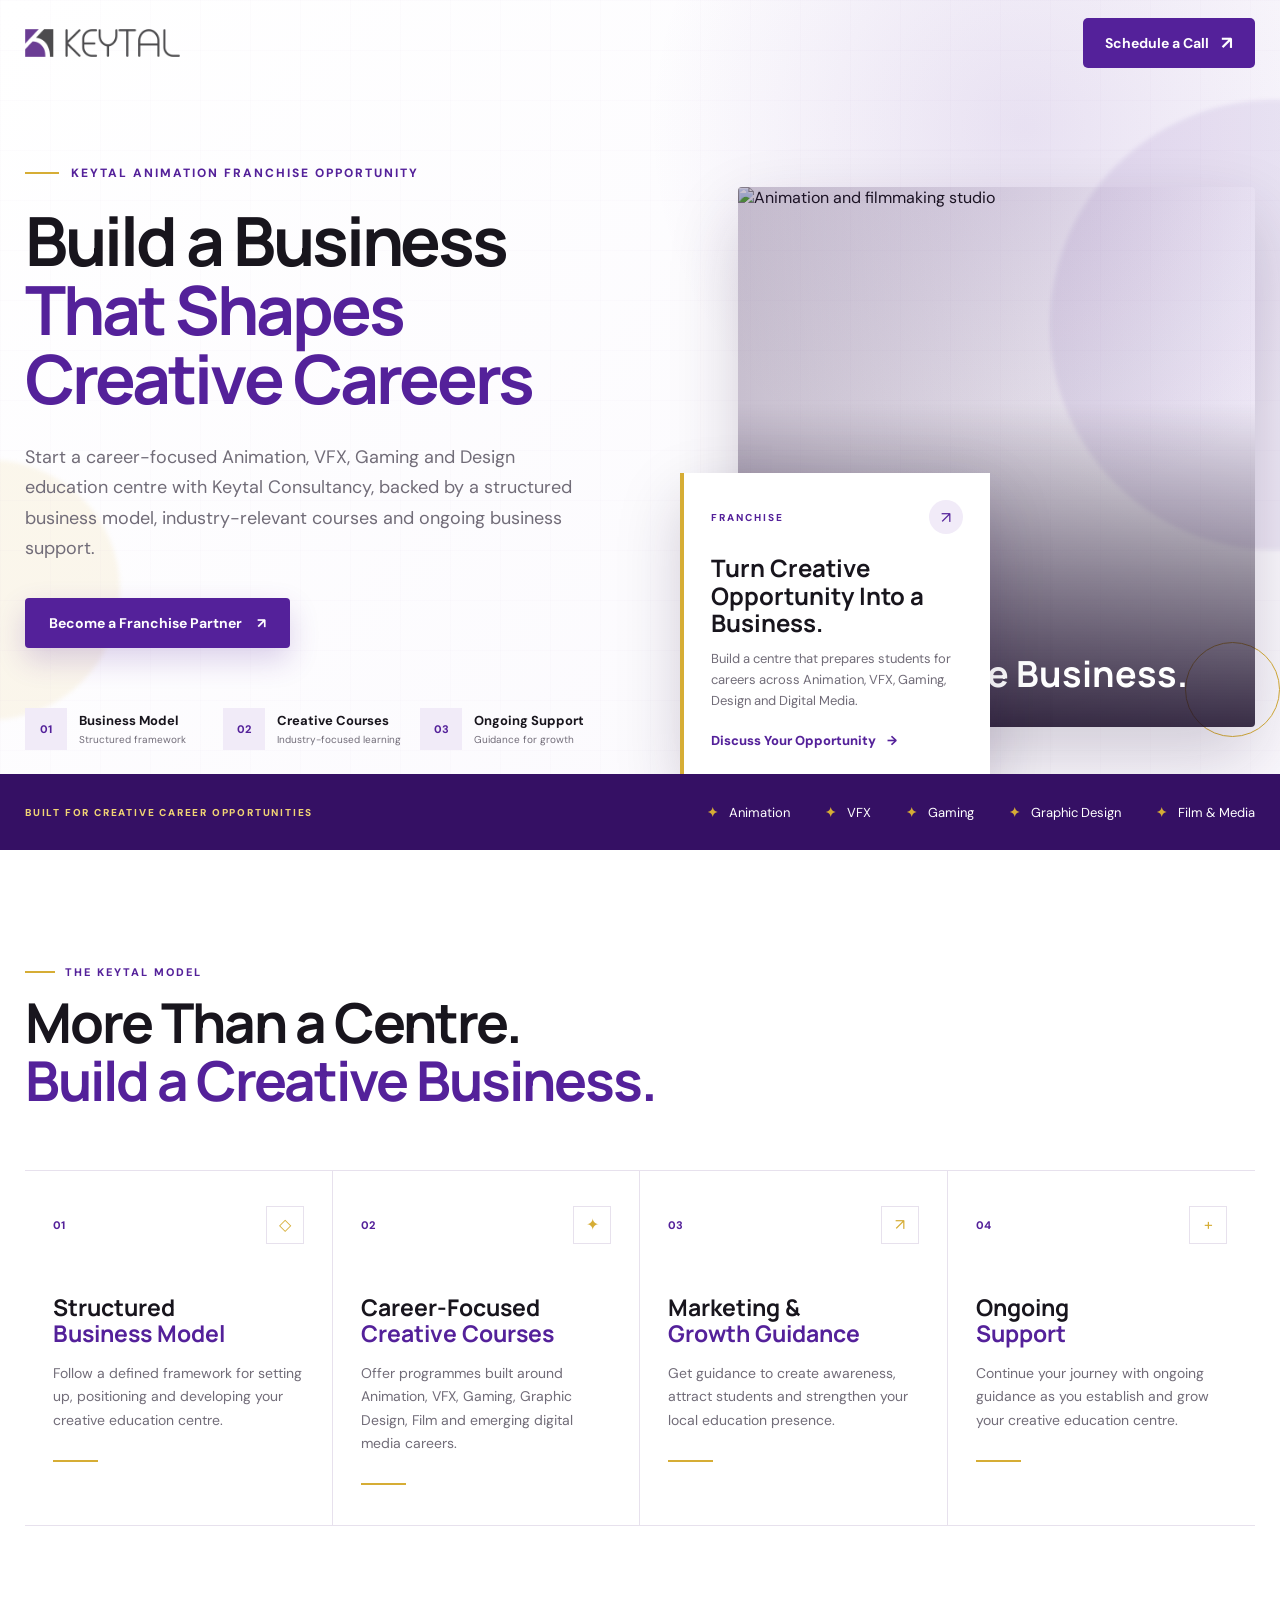
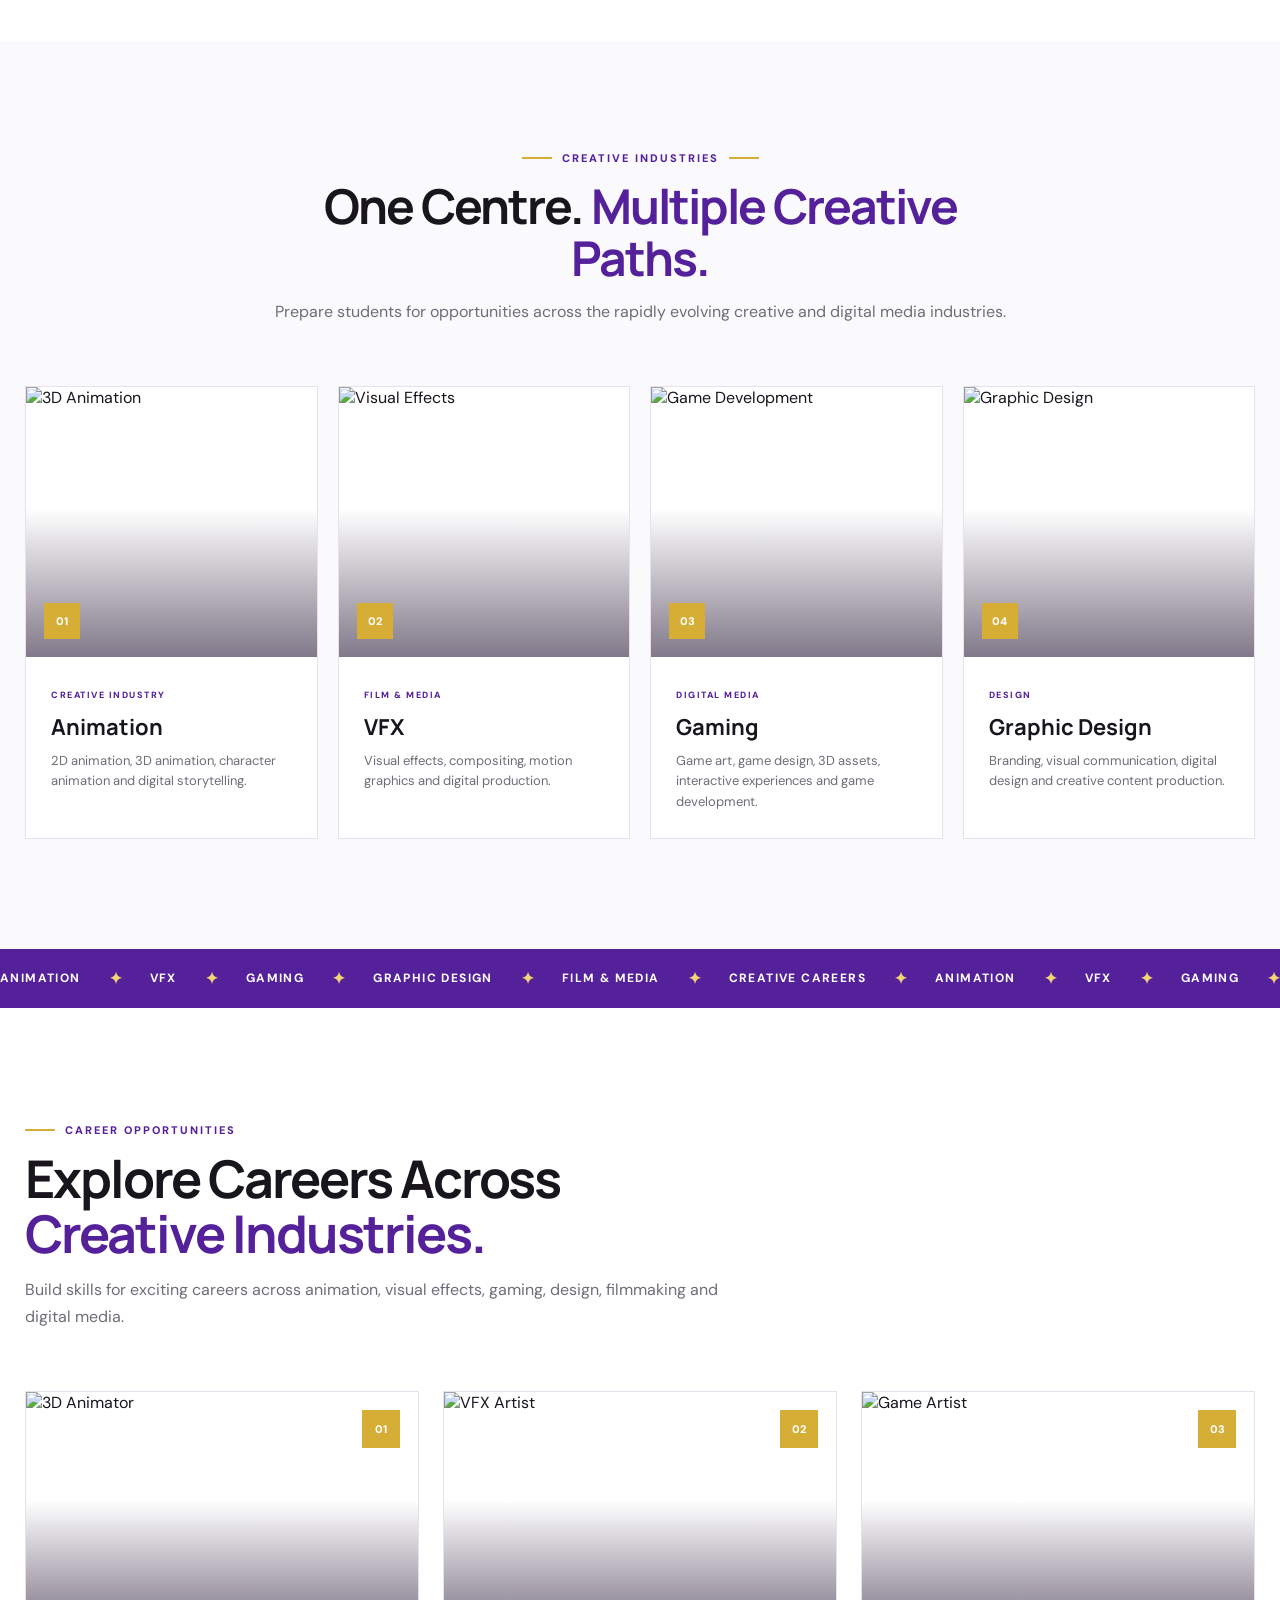
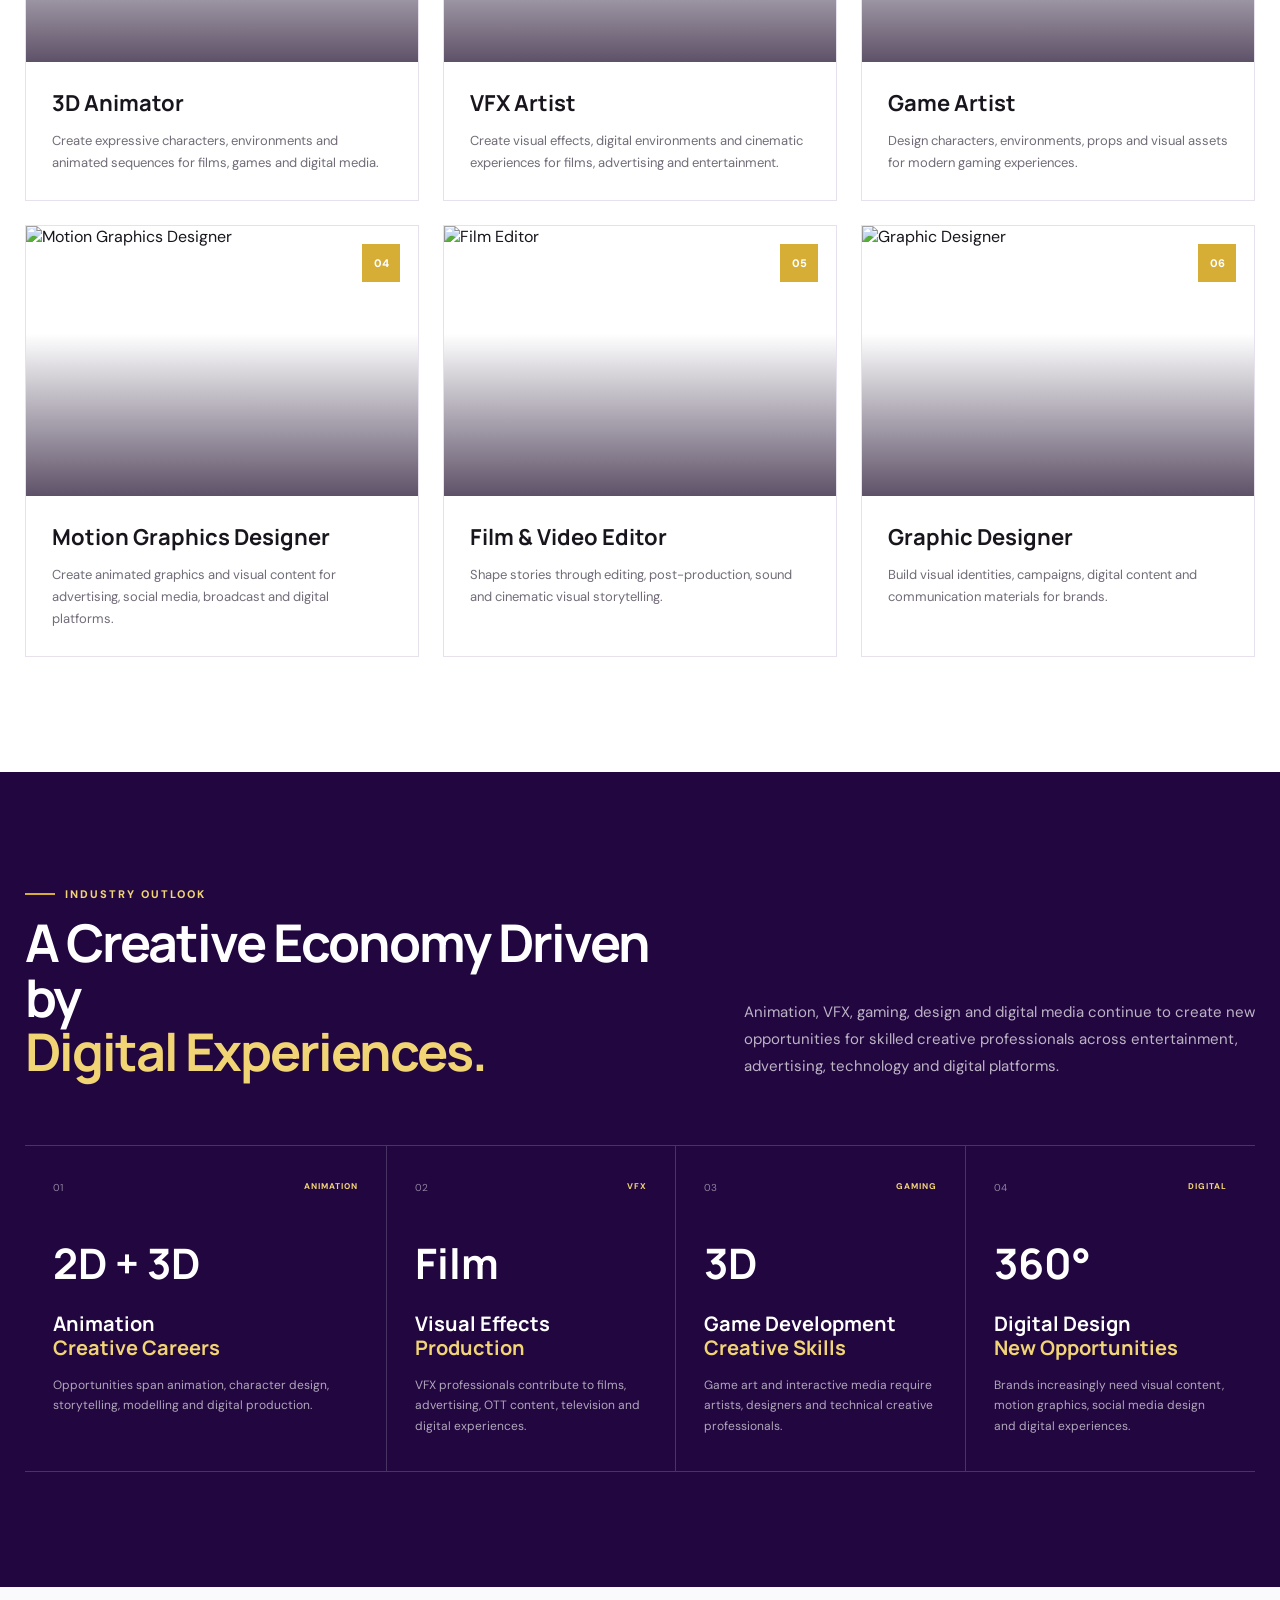
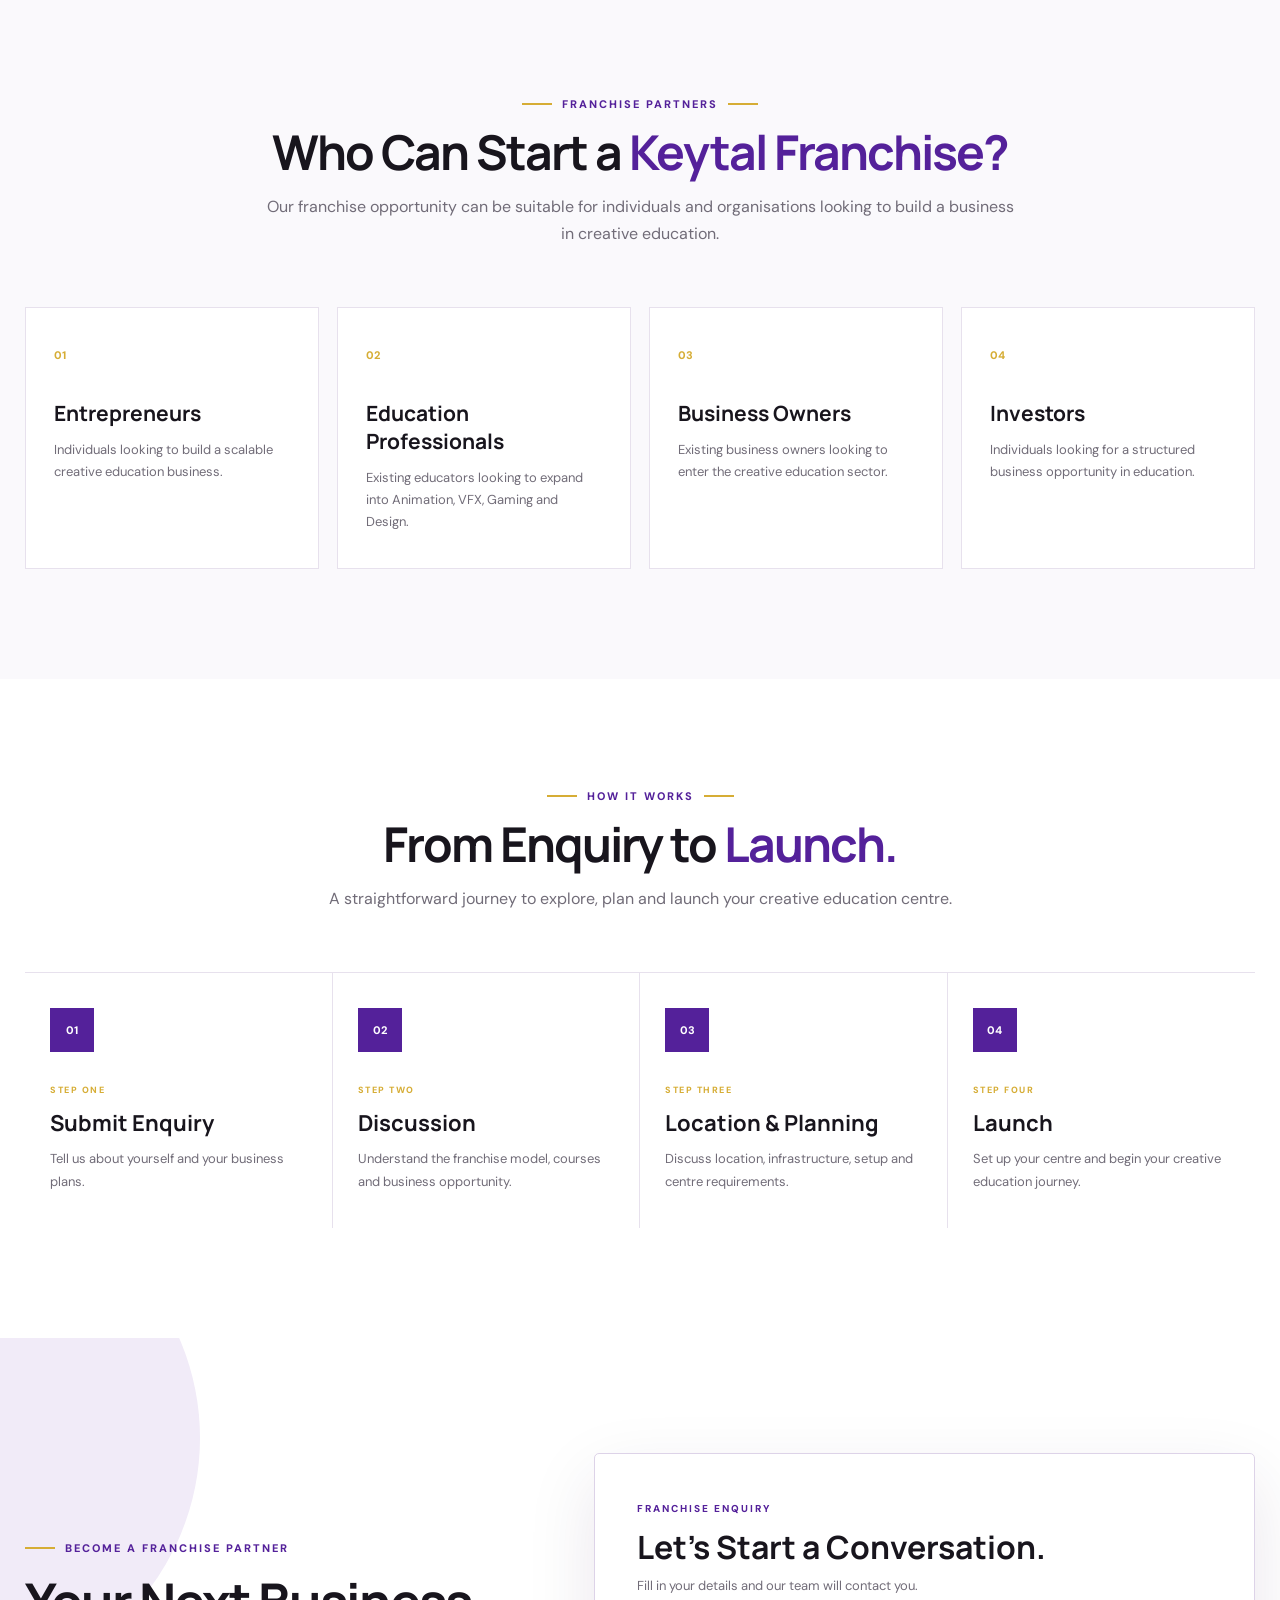
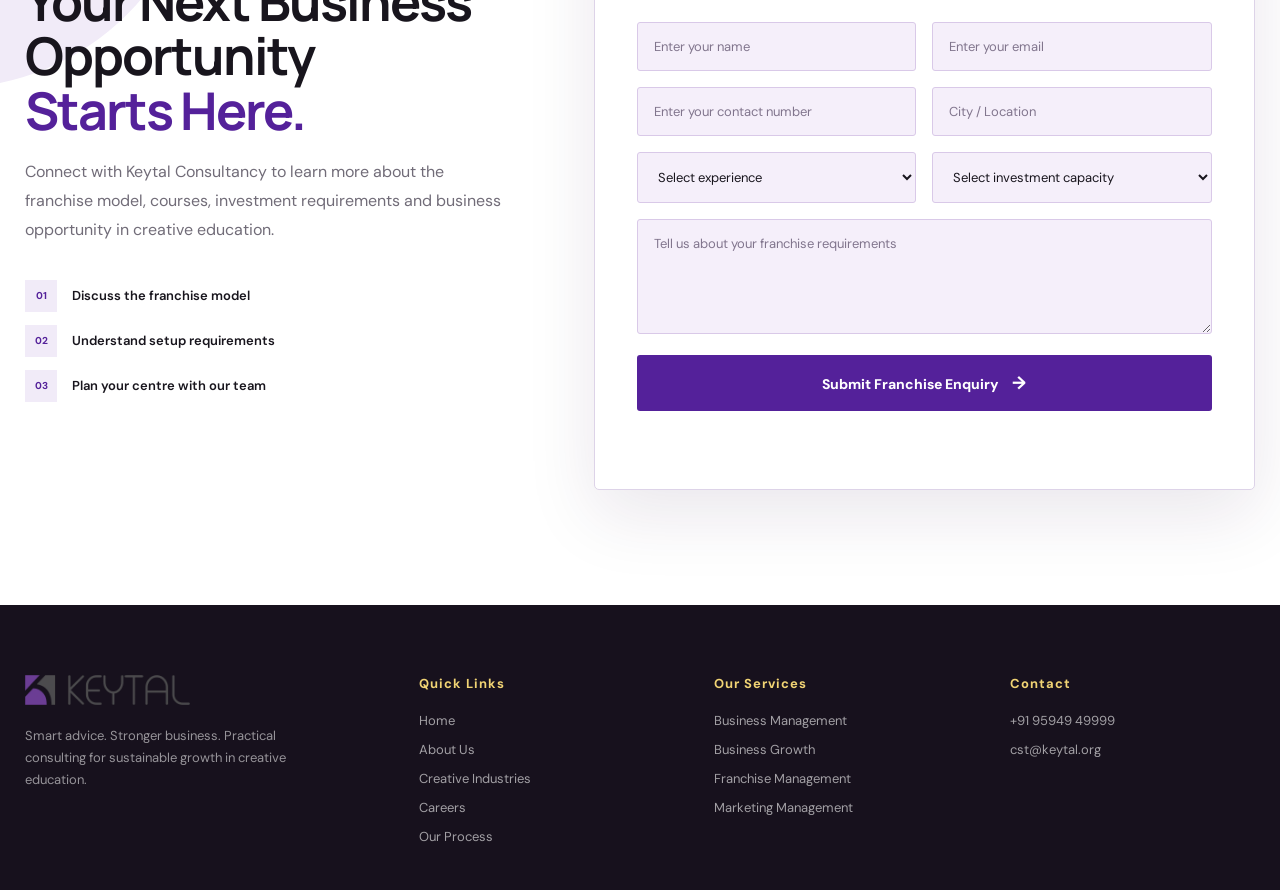
==== animation.html @ 7f791e1e "Add files via upload" ====
<!DOCTYPE html>
<html lang="en">
<head>
<meta charset="UTF-8">
<meta name="viewport" content="width=device-width, initial-scale=1.0">

<title>Partner With Keytal | Animation & VFX Franchise</title>

<meta name="description" content="Partner with Keytal Consultancy and build a career-focused Animation, VFX, Gaming and Design education centre with structured business, course and marketing support.">

<link rel="preconnect" href="https://fonts.googleapis.com">
<link rel="preconnect" href="https://fonts.gstatic.com" crossorigin>

<link href="https://fonts.googleapis.com/css2?family=DM+Sans:wght@400;500;600;700&family=Manrope:wght@600;700;800&display=swap" rel="stylesheet">

<style>

/* =========================================================
   ROOT
========================================================= */

:root{
    --purple:#54219a;
    --purple-dark:#351064;
    --purple-deep:#21063f;
    --purple-soft:#f1ebf8;

    --gold:#d6ad35;
    --gold-light:#f1d474;

    --ink:#18151d;
    --muted:#716c78;

    --white:#ffffff;
    --off-white:#faf9fc;

    --dark:#17111d;

    --border:#e7e1ed;

    --container:1240px;
}


/* =========================================================
   RESET
========================================================= */

*{
    margin:0;
    padding:0;
    box-sizing:border-box;
}

html{
    scroll-behavior:smooth;
}

body{
    font-family:"DM Sans",sans-serif;
    color:var(--ink);
    background:var(--white);
    overflow-x:hidden;
}

body.menu-open{
    overflow:hidden;
}

img{
    width:100%;
    display:block;
}

a{
    text-decoration:none;
    color:inherit;
}

button,
input,
select,
textarea{
    font-family:inherit;
}

.container{
    width:min(var(--container), calc(100% - 50px));
    margin:auto;
}


/* =========================================================
   HEADER
========================================================= */

.header{
    position:fixed;
    top:0;
    left:0;
    width:100%;
    z-index:9999;
    padding:18px 0;
    transition:.3s ease;
}

.header.scrolled{
    background:rgba(255,255,255,.96);
    box-shadow:0 10px 35px rgba(0,0,0,.08);
    backdrop-filter:blur(15px);
}

.nav-container{
    display:flex;
    align-items:center;
    justify-content:space-between;
}

.logo{
    display:flex;
    align-items:center;
    width:max-content;
}

.logo img{
    display:block;
    width:155px;
    height:auto;
    max-height:60px;
    object-fit:contain;
}

.nav{
    display:flex;
    align-items:center;
    gap:28px;
}

.nav-btn{
    display:inline-flex;
    align-items:center;
    gap:12px;
    background:var(--purple);
    color:#fff;
    padding:13px 22px;
    border-radius:5px;
    font-weight:700;
    font-size:14px;
    transition:.3s;
}

.nav-btn span{
    font-size:18px;
}

.nav-btn:hover{
    background:var(--purple-dark);
    transform:translateY(-2px);
}

.menu-btn{
    display:none;
    border:0;
    background:none;
    width:42px;
    height:42px;
    cursor:pointer;
}

.menu-btn span{
    display:block;
    width:25px;
    height:2px;
    background:var(--purple-dark);
    margin:6px auto;
    transition:.3s;
}


/* =========================================================
   HERO
========================================================= */

.franchise-hero{
    position:relative;
    min-height:850px;
    padding-top:135px;
    background:
        radial-gradient(circle at 80% 15%,rgba(84,33,154,.12),transparent 30%),
        linear-gradient(135deg,#fff 0%,#faf8fd 100%);
    overflow:hidden;
}

.franchise-hero-bg{
    position:absolute;
    inset:0;
    pointer-events:none;
}

.hero-orb{
    position:absolute;
    border-radius:50%;
    filter:blur(2px);
}

.hero-orb-one{
    width:450px;
    height:450px;
    right:-220px;
    top:100px;
    background:rgba(84,33,154,.08);
}

.hero-orb-two{
    width:260px;
    height:260px;
    left:-140px;
    bottom:130px;
    background:rgba(214,173,53,.09);
}

.hero-grid-pattern{
    position:absolute;
    inset:0;
    opacity:.35;
    background-image:
        linear-gradient(rgba(84,33,154,.035) 1px,transparent 1px),
        linear-gradient(90deg,rgba(84,33,154,.035) 1px,transparent 1px);
    background-size:50px 50px;
}

.franchise-hero-container{
    position:relative;
    z-index:2;
    display:grid;
    grid-template-columns:1fr 1fr;
    gap:80px;
    align-items:center;
}

.franchise-hero-content{
    padding:30px 0 80px;
}

.franchise-eyebrow{
    display:flex;
    align-items:center;
    gap:12px;
    color:var(--purple);
    font-size:12px;
    font-weight:800;
    letter-spacing:2px;
    margin-bottom:25px;
}

.franchise-eyebrow span{
    width:34px;
    height:2px;
    background:var(--gold);
}

.franchise-hero h1{
    font-family:"Manrope",sans-serif;
    font-size:clamp(48px,5.3vw,78px);
    line-height:1.02;
    letter-spacing:-3px;
    max-width:700px;
}

.franchise-hero h1 span{
    display:block;
    color:var(--purple);
}

.franchise-hero-description{
    max-width:600px;
    color:var(--muted);
    font-size:18px;
    line-height:1.7;
    margin:28px 0 34px;
}

.franchise-hero-actions{
    display:flex;
    gap:14px;
    flex-wrap:wrap;
}

.franchise-btn{
    display:inline-flex;
    align-items:center;
    justify-content:center;
    gap:15px;
    padding:16px 24px;
    border-radius:4px;
    font-weight:700;
    font-size:14px;
    transition:.3s;
}

.franchise-btn-primary{
    background:var(--purple);
    color:#fff;
    box-shadow:0 12px 30px rgba(84,33,154,.2);
}

.franchise-btn-primary:hover{
    background:var(--purple-dark);
    transform:translateY(-3px);
}

.franchise-hero-points{
    display:grid;
    grid-template-columns:repeat(3,1fr);
    gap:18px;
    margin-top:60px;
    max-width:700px;
}

.hero-point{
    display:flex;
    gap:12px;
    align-items:center;
}

.hero-point-icon{
    width:42px;
    height:42px;
    display:flex;
    align-items:center;
    justify-content:center;
    background:var(--purple-soft);
    color:var(--purple);
    font-size:11px;
    font-weight:800;
}

.hero-point strong{
    display:block;
    font-size:13px;
}

.hero-point small{
    display:block;
    color:var(--muted);
    font-size:10px;
    margin-top:4px;
}


/* =========================================================
   HERO VISUAL
========================================================= */

.franchise-hero-visual{
    position:relative;
    min-height:590px;
}

.hero-main-image{
    position:absolute;
    top:0;
    right:0;
    width:90%;
    height:540px;
    overflow:hidden;
    border-radius:4px;
    box-shadow:0 30px 70px rgba(40,20,60,.2);
}

.hero-main-image img{
    width:100%;
    height:100%;
    object-fit:cover;
}

.hero-image-overlay{
    position:absolute;
    inset:0;
    background:
        linear-gradient(to top,rgba(23,10,38,.85),transparent 60%),
        linear-gradient(90deg,rgba(40,10,65,.25),transparent);
}

.hero-image-content{
    position:absolute;
    left:35px;
    bottom:35px;
    color:#fff;
}

.hero-image-content span{
    font-size:11px;
    font-weight:700;
    letter-spacing:2px;
    color:var(--gold-light);
}

.hero-image-content strong{
    display:block;
    font-family:"Manrope",sans-serif;
    font-size:36px;
    line-height:1.05;
    margin-top:10px;
}

.hero-opportunity-card{
    position:absolute;
    left:0;
    bottom:0;
    width:310px;
    background:#fff;
    padding:27px;
    box-shadow:0 25px 60px rgba(30,10,50,.18);
    border-left:4px solid var(--gold);
    z-index:5;
}

.opportunity-card-top{
    display:flex;
    align-items:center;
    justify-content:space-between;
}

.opportunity-card-top span{
    font-size:10px;
    letter-spacing:2px;
    font-weight:800;
    color:var(--purple);
}

.opportunity-icon{
    width:34px;
    height:34px;
    border-radius:50%;
    background:var(--purple-soft);
    display:flex;
    align-items:center;
    justify-content:center;
    color:var(--purple);
}

.hero-opportunity-card h3{
    font-family:"Manrope",sans-serif;
    font-size:24px;
    line-height:1.15;
    margin:20px 0 12px;
}

.hero-opportunity-card p{
    color:var(--muted);
    font-size:13px;
    line-height:1.6;
    margin-bottom:18px;
}

.hero-opportunity-card a{
    color:var(--purple);
    font-size:13px;
    font-weight:800;
}

.hero-opportunity-card a span{
    margin-left:8px;
}

.hero-gold-circle{
    position:absolute;
    width:95px;
    height:95px;
    border:1px solid var(--gold);
    border-radius:50%;
    right:-25px;
    bottom:40px;
    z-index:-1;
}


/* =========================================================
   INDUSTRY STRIP
========================================================= */

.franchise-industry-strip{
    position:absolute;
    bottom:0;
    left:0;
    width:100%;
    background:var(--purple-dark);
    color:#fff;
    z-index:10;
}

.industry-strip-inner{
    min-height:76px;
    display:flex;
    align-items:center;
    justify-content:space-between;
    gap:30px;
}

.industry-strip-inner>span{
    color:var(--gold-light);
    font-size:10px;
    font-weight:800;
    letter-spacing:1.8px;
}

.industry-items{
    display:flex;
    align-items:center;
    gap:35px;
}

.industry-items div{
    font-size:13px;
    color:#fff;
}

.industry-items b{
    color:var(--gold);
    margin-right:8px;
}


/* =========================================================
   COMMON SECTION
========================================================= */

.section{
    padding:110px 0;
}

.eyebrow{
    display:flex;
    align-items:center;
    gap:10px;
    color:var(--purple);
    font-size:11px;
    font-weight:800;
    letter-spacing:2px;
}

.eyebrow span{
    width:30px;
    height:2px;
    background:var(--gold);
}

.center-heading{
    text-align:center;
    max-width:760px;
    margin:0 auto 60px;
}

.center-heading .eyebrow{
    justify-content:center;
}

.center-heading h2{
    font-family:"Manrope",sans-serif;
    font-size:48px;
    line-height:1.08;
    letter-spacing:-2px;
    margin:15px 0;
}

.center-heading h2 em{
    color:var(--purple);
    font-style:normal;
}

.center-heading p{
    color:var(--muted);
    line-height:1.7;
}


/* =========================================================
   FRANCHISE MODEL
========================================================= */

.franchise-model{
    padding:115px 0;
    background:#fff;
}

.franchise-model-head{
    margin-bottom:60px;
}

.model-heading{
    max-width:750px;
}

.model-heading h2{
    font-family:"Manrope",sans-serif;
    font-size:55px;
    line-height:1.05;
    letter-spacing:-2px;
    margin-top:15px;
}

.model-heading h2 em{
    display:block;
    color:var(--purple);
    font-style:normal;
}

.model-features{
    display:grid;
    grid-template-columns:repeat(4,1fr);
    border-top:1px solid var(--border);
    border-bottom:1px solid var(--border);
}

.model-feature{
    padding:35px 28px 40px;
    border-right:1px solid var(--border);
    position:relative;
    transition:.3s;
}

.model-feature:last-child{
    border-right:0;
}

.model-feature:hover{
    background:var(--purple-soft);
}

.feature-top{
    display:flex;
    justify-content:space-between;
    align-items:center;
    margin-bottom:50px;
}

.feature-number{
    font-size:11px;
    font-weight:800;
    color:var(--purple);
}

.feature-icon{
    width:38px;
    height:38px;
    display:flex;
    align-items:center;
    justify-content:center;
    border:1px solid var(--border);
    color:var(--gold);
}

.model-feature h3{
    font-family:"Manrope",sans-serif;
    font-size:23px;
    line-height:1.15;
    margin-bottom:16px;
}

.model-feature h3 span{
    display:block;
    color:var(--purple);
}

.model-feature p{
    color:var(--muted);
    font-size:14px;
    line-height:1.65;
}

.feature-line{
    width:45px;
    height:2px;
    background:var(--gold);
    margin-top:28px;
}


/* =========================================================
   CAREER SECTORS
========================================================= */

.sectors{
    background:var(--off-white);
}

.sector-grid{
    display:grid;
    grid-template-columns:repeat(4,1fr);
    gap:20px;
}

.sector-card{
    background:#fff;
    border:1px solid var(--border);
    transition:.35s;
    overflow:hidden;
}

.sector-card:hover{
    transform:translateY(-8px);
    box-shadow:0 20px 45px rgba(30,10,50,.1);
}

.sector-image{
    position:relative;
    height:270px;
    overflow:hidden;
}

.sector-image img{
    height:100%;
    object-fit:cover;
    transition:.5s;
}

.sector-card:hover .sector-image img{
    transform:scale(1.06);
}

.sector-image:after{
    content:"";
    position:absolute;
    inset:0;
    background:linear-gradient(to top,rgba(25,10,40,.55),transparent 55%);
}

.sector-image span{
    position:absolute;
    left:18px;
    bottom:18px;
    z-index:2;
    width:36px;
    height:36px;
    background:var(--gold);
    color:#fff;
    display:flex;
    align-items:center;
    justify-content:center;
    font-size:11px;
    font-weight:800;
}

.sector-body{
    padding:25px;
}

.sector-body small{
    color:var(--purple);
    font-size:9px;
    letter-spacing:1.5px;
    font-weight:800;
}

.sector-body h3{
    font-family:"Manrope",sans-serif;
    font-size:22px;
    margin:9px 0;
}

.sector-body p{
    color:var(--muted);
    font-size:13px;
    line-height:1.6;
}


/* =========================================================
   TICKER
========================================================= */

.ticker{
    width:100%;
    overflow:hidden;
    background:var(--purple);
    color:#fff;
    padding:19px 0;
}

.ticker-track{
    display:flex;
    width:max-content;
    animation:tickerMove 30s linear infinite;
}

.ticker-group{
    display:flex;
    align-items:center;
    gap:28px;
    padding-right:28px;
    white-space:nowrap;
}

.ticker span{
    font-size:12px;
    font-weight:700;
    letter-spacing:1.4px;
}

.ticker b{
    color:var(--gold-light);
}

@keyframes tickerMove{
    from{transform:translateX(0);}
    to{transform:translateX(-50%);}
}


/* =========================================================
   CAREER OPPORTUNITIES
========================================================= */

.career-jobs-section{
    padding:115px 0;
    background:#fff;
}

.career-jobs-container{
    width:min(var(--container),calc(100% - 50px));
    margin:auto;
}

.career-jobs-heading{
    max-width:720px;
    margin-bottom:60px;
}

.career-jobs-eyebrow{
    display:flex;
    align-items:center;
    gap:10px;
    color:var(--purple);
    font-size:11px;
    letter-spacing:2px;
    font-weight:800;
}

.career-jobs-eyebrow span{
    width:30px;
    height:2px;
    background:var(--gold);
}

.career-jobs-heading h2{
    font-family:"Manrope",sans-serif;
    font-size:52px;
    line-height:1.05;
    letter-spacing:-2px;
    margin:15px 0;
}

.career-jobs-heading h2 em{
    display:block;
    color:var(--purple);
    font-style:normal;
}

.career-jobs-heading p{
    color:var(--muted);
    line-height:1.7;
}

.career-jobs-grid{
    display:grid;
    grid-template-columns:repeat(3,1fr);
    gap:24px;
}

.career-job-card{
    border:1px solid var(--border);
    background:#fff;
    overflow:hidden;
    transition:.35s;
}

.career-job-card:hover{
    transform:translateY(-7px);
    box-shadow:0 20px 50px rgba(40,15,60,.12);
}

.career-job-image{
    position:relative;
    height:270px;
    overflow:hidden;
}

.career-job-image img{
    height:100%;
    object-fit:cover;
    transition:.5s;
}

.career-job-card:hover .career-job-image img{
    transform:scale(1.07);
}

.career-job-overlay{
    position:absolute;
    inset:0;
    background:linear-gradient(to top,rgba(25,8,40,.7),transparent 60%);
}

.career-job-number{
    position:absolute;
    top:18px;
    right:18px;
    width:38px;
    height:38px;
    display:flex;
    align-items:center;
    justify-content:center;
    background:var(--gold);
    color:#fff;
    font-size:11px;
    font-weight:800;
    z-index:2;
}

.career-job-content{
    padding:26px;
}

.career-job-content h3{
    font-family:"Manrope",sans-serif;
    font-size:22px;
    margin-bottom:12px;
}

.career-job-content p{
    color:var(--muted);
    font-size:13px;
    line-height:1.7;
}


/* =========================================================
   INDUSTRY OUTLOOK
========================================================= */

.market-section{
    padding:115px 0;
    background:var(--purple-deep);
    color:#fff;
}

.market-container{
    width:min(var(--container),calc(100% - 50px));
    margin:auto;
}

.market-top{
    display:grid;
    grid-template-columns:1fr .8fr;
    gap:80px;
    align-items:end;
    margin-bottom:65px;
}

.market-label{
    display:flex;
    align-items:center;
    gap:10px;
    color:var(--gold-light);
    font-size:11px;
    letter-spacing:2px;
    font-weight:800;
}

.market-label span{
    width:30px;
    height:2px;
    background:var(--gold);
}

.market-heading h2{
    font-family:"Manrope",sans-serif;
    font-size:52px;
    line-height:1.05;
    letter-spacing:-2px;
    margin-top:15px;
}

.market-heading h2 strong{
    display:block;
    color:var(--gold-light);
}

.market-intro p{
    color:rgba(255,255,255,.7);
    line-height:1.8;
    font-size:15px;
}

.market-stats{
    display:grid;
    grid-template-columns:1.25fr 1fr 1fr 1fr;
    border-top:1px solid rgba(255,255,255,.18);
    border-bottom:1px solid rgba(255,255,255,.18);
}

.market-stat{
    padding:35px 28px;
    border-right:1px solid rgba(255,255,255,.18);
}

.market-stat:last-child{
    border-right:0;
}

.stat-top{
    display:flex;
    justify-content:space-between;
    color:rgba(255,255,255,.5);
    font-size:10px;
}

.stat-top small{
    color:var(--gold-light);
    font-weight:800;
    letter-spacing:1px;
}

.stat-value{
    margin:40px 0 20px;
}

.stat-value strong{
    font-family:"Manrope",sans-serif;
    font-size:42px;
    color:#fff;
}

.market-stat h3{
    font-family:"Manrope",sans-serif;
    font-size:20px;
    line-height:1.2;
    margin-bottom:15px;
}

.market-stat h3 span{
    display:block;
    color:var(--gold-light);
}

.market-stat p{
    color:rgba(255,255,255,.65);
    font-size:12px;
    line-height:1.7;
}

.market-stat p strong{
    color:#fff;
}


/* =========================================================
   WHO CAN JOIN
========================================================= */

.partners{
    background:var(--off-white);
}

.partner-grid{
    display:grid;
    grid-template-columns:repeat(4,1fr);
    gap:18px;
}

.partner-card{
    background:#fff;
    padding:35px 28px;
    border:1px solid var(--border);
    min-height:230px;
    transition:.3s;
}

.partner-card:hover{
    background:var(--purple);
    color:#fff;
    transform:translateY(-5px);
}

.partner-card span{
    color:var(--gold);
    font-size:11px;
    font-weight:800;
}

.partner-card h3{
    font-family:"Manrope",sans-serif;
    font-size:21px;
    margin:35px 0 12px;
}

.partner-card p{
    color:var(--muted);
    font-size:13px;
    line-height:1.7;
}

.partner-card:hover p{
    color:rgba(255,255,255,.72);
}


/* =========================================================
   PROCESS
========================================================= */

.process{
    background:#fff;
}

.process-line{
    display:grid;
    grid-template-columns:repeat(4,1fr);
    border-top:1px solid var(--border);
}

.process-step{
    padding:35px 25px;
    border-right:1px solid var(--border);
    position:relative;
}

.process-step:last-child{
    border-right:0;
}

.process-step>span{
    width:44px;
    height:44px;
    background:var(--purple);
    color:#fff;
    display:flex;
    align-items:center;
    justify-content:center;
    font-size:11px;
    font-weight:800;
    margin-bottom:25px;
}

.process-step small{
    color:var(--gold);
    font-size:9px;
    font-weight:800;
    letter-spacing:1.5px;
}

.process-step h3{
    font-family:"Manrope",sans-serif;
    font-size:22px;
    margin:10px 0;
}

.process-step p{
    color:var(--muted);
    font-size:13px;
    line-height:1.7;
}


/* =========================================================
   CONTACT
========================================================= */

.contact{
    position:relative;
    padding:115px 0;
    background:#fff;
    overflow:hidden;
}

.contact:before{
    content:"";
    position:absolute;
    width:500px;
    height:500px;
    border-radius:50%;
    background:var(--purple-soft);
    left:-300px;
    top:-150px;
}

.contact-grid{
    position:relative;
    z-index:2;
    display:grid;
    grid-template-columns:.85fr 1.15fr;
    gap:80px;
    align-items:center;
}

.contact-copy{
    padding:20px 0;
}

.contact-copy .eyebrow{
    color:var(--purple);
}

.contact-copy h2{
    font-family:"Manrope",sans-serif;
    font-size:52px;
    line-height:1.05;
    letter-spacing:-2px;
    margin:20px 0;
}

.contact-copy h2 em{
    display:block;
    color:var(--purple);
    font-style:normal;
}

.contact-copy>p{
    color:var(--muted);
    line-height:1.8;
    max-width:500px;
}

.contact-points{
    margin-top:35px;
    display:grid;
    gap:13px;
}

.contact-points div{
    display:flex;
    align-items:center;
    gap:15px;
    font-size:13px;
    font-weight:600;
}

.contact-points b{
    width:32px;
    height:32px;
    display:flex;
    align-items:center;
    justify-content:center;
    background:var(--purple-soft);
    color:var(--purple);
    font-size:10px;
}


/* =========================================================
   FORM CARD
========================================================= */

.form-card{
    background:#fff;
    padding:42px;
    border:1px solid #ddd3e8;
    box-shadow:0 25px 70px rgba(50,20,70,.1);
    border-radius:5px;
}

.form-title small{
    color:var(--purple);
    font-size:10px;
    letter-spacing:2px;
    font-weight:800;
}

.form-title h3{
    font-family:"Manrope",sans-serif;
    font-size:32px;
    margin:8px 0;
}

.form-title p{
    color:var(--muted);
    font-size:13px;
    margin-bottom:28px;
}

.franchise-form{
    display:grid;
    grid-template-columns:1fr 1fr;
    gap:16px;
}

.field{
    width:100%;
}

.field.full{
    grid-column:1/-1;
}

.field input,
.field select,
.field textarea{
    width:100%;
    border:1px solid #d9c9e8;
    background:#f5effa;
    color:var(--ink);
    padding:15px 16px;
    outline:none;
    font-size:13px;
    border-radius:3px;
    transition:.25s;
}

.field input:focus,
.field select:focus,
.field textarea:focus{
    border-color:var(--purple);
    background:#fff;
    box-shadow:0 0 0 3px rgba(84,33,154,.08);
}

.field textarea{
    min-height:115px;
    resize:vertical;
}

.field input::placeholder,
.field textarea::placeholder{
    color:#81758d;
}

.submit-btn{
    grid-column:1/-1;
    border:0;
    cursor:pointer;
    background:var(--purple);
    color:#fff;
    padding:16px 22px;
    font-size:14px;
    font-weight:800;
    border-radius:3px;
    transition:.3s;
}

.submit-btn span{
    margin-left:10px;
    font-size:18px;
}

.submit-btn:hover{
    background:var(--purple-dark);
    transform:translateY(-2px);
}

.submit-btn:disabled{
    opacity:.7;
    cursor:not-allowed;
    transform:none;
}

.form-status{
    grid-column:1/-1;
    font-size:13px;
    min-height:20px;
}

.form-status.success{
    color:#298a4d;
}


/* =========================================================
   FOOTER
========================================================= */

.footer{
    background:var(--dark);
    color:#fff;
    padding:70px 0 45px;
}

.footer-grid{
    display:grid;
    grid-template-columns:1.4fr 1fr 1fr 1fr;
    gap:50px;
}

.footer-brand img{
    width:165px;
    margin-bottom:20px;
}

.footer-brand p{
    color:rgba(255,255,255,.55);
    font-size:13px;
    line-height:1.7;
    max-width:300px;
}

.footer-column{
    display:flex;
    flex-direction:column;
    gap:12px;
}

.footer-column h4{
    color:var(--gold-light);
    font-size:13px;
    letter-spacing:1px;
    margin-bottom:8px;
}

.footer-column a,
.footer-column p{
    color:rgba(255,255,255,.6);
    font-size:13px;
    transition:.2s;
}

.footer-column a:hover{
    color:#fff;
}


/* =========================================================
   REVEAL
========================================================= */

.reveal{
    opacity:0;
    transform:translateY(25px);
    transition:opacity .7s ease,transform .7s ease;
}

.reveal.show{
    opacity:1;
    transform:translateY(0);
}


/* =========================================================
   RESPONSIVE
========================================================= */

@media(max-width:1100px){

    .franchise-hero-container{
        gap:45px;
    }

    .model-features,
    .sector-grid{
        grid-template-columns:repeat(2,1fr);
    }

    .model-feature:nth-child(2){
        border-right:0;
    }

    .model-feature:nth-child(-n+2){
        border-bottom:1px solid var(--border);
    }

    .career-jobs-grid{
        grid-template-columns:repeat(2,1fr);
    }

    .market-stats{
        grid-template-columns:repeat(2,1fr);
    }

    .market-stat:nth-child(2){
        border-right:0;
    }

    .market-stat:nth-child(-n+2){
        border-bottom:1px solid rgba(255,255,255,.18);
    }

    .partner-grid{
        grid-template-columns:repeat(2,1fr);
    }

    .process-line{
        grid-template-columns:repeat(2,1fr);
    }

    .process-step:nth-child(2){
        border-right:0;
    }

    .process-step:nth-child(-n+2){
        border-bottom:1px solid var(--border);
    }

    .footer-grid{
        grid-template-columns:repeat(2,1fr);
    }
}


@media(max-width:800px){

    .container,
    .career-jobs-container,
    .market-container{
        width:min(100% - 30px,700px);
    }

    .header{
        padding:13px 0;
    }

    .logo img{
        width:135px;
    }

    .menu-btn{
        display:block;
    }

    .nav{
        position:fixed;
        top:70px;
        left:15px;
        right:15px;
        background:#fff;
        padding:25px;
        box-shadow:0 20px 50px rgba(30,10,50,.15);
        display:flex;
        flex-direction:column;
        transform:translateY(-20px);
        opacity:0;
        pointer-events:none;
        transition:.3s;
    }

    .nav.open{
        transform:translateY(0);
        opacity:1;
        pointer-events:auto;
    }

    .franchise-hero{
        padding-top:105px;
        padding-bottom:100px;
    }

    .franchise-hero-container{
        grid-template-columns:1fr;
    }

    .franchise-hero-content{
        padding-bottom:0;
    }

    .franchise-hero h1{
        font-size:48px;
        letter-spacing:-2px;
    }

    .franchise-hero-description{
        font-size:16px;
    }

    .franchise-hero-points{
        margin-top:40px;
    }

    .franchise-hero-visual{
        min-height:550px;
    }

    .hero-main-image{
        width:100%;
        height:470px;
    }

    .hero-opportunity-card{
        width:280px;
    }

    .franchise-industry-strip{
        position:relative;
        margin-top:60px;
    }

    .industry-strip-inner{
        flex-direction:column;
        align-items:flex-start;
        padding:20px 0;
    }

    .industry-items{
        flex-wrap:wrap;
        gap:15px 25px;
    }

    .section,
    .franchise-model,
    .career-jobs-section,
    .market-section,
    .contact{
        padding:80px 0;
    }

    .model-heading h2,
    .career-jobs-heading h2,
    .market-heading h2,
    .contact-copy h2{
        font-size:42px;
    }

    .market-top,
    .contact-grid{
        grid-template-columns:1fr;
        gap:40px;
    }

    .contact-grid{
        gap:50px;
    }
}


@media(max-width:600px){

    .franchise-hero h1{
        font-size:40px;
    }

    .franchise-hero-points{
        grid-template-columns:1fr;
        gap:15px;
    }

    .franchise-hero-visual{
        min-height:510px;
    }

    .hero-main-image{
        height:420px;
    }

    .hero-image-content{
        left:22px;
        bottom:25px;
    }

    .hero-image-content strong{
        font-size:28px;
    }

    .hero-opportunity-card{
        left:10px;
        bottom:0;
        width:260px;
        padding:20px;
    }

    .model-features,
    .sector-grid,
    .career-jobs-grid,
    .partner-grid,
    .process-line,
    .market-stats{
        grid-template-columns:1fr;
    }

    .model-feature{
        border-right:0;
        border-bottom:1px solid var(--border);
    }

    .model-feature:last-child{
        border-bottom:0;
    }

    .sector-image,
    .career-job-image{
        height:240px;
    }

    .market-stat{
        border-right:0;
        border-bottom:1px solid rgba(255,255,255,.18);
    }

    .market-stat:last-child{
        border-bottom:0;
    }

    .process-step{
        border-right:0;
        border-bottom:1px solid var(--border);
    }

    .process-step:last-child{
        border-bottom:0;
    }

    .franchise-form{
        grid-template-columns:1fr;
    }

    .field.full,
    .submit-btn,
    .form-status{
        grid-column:1;
    }

    .form-card{
        padding:25px 20px;
    }

    .form-title h3{
        font-size:26px;
    }

    .footer-grid{
        grid-template-columns:1fr;
        gap:35px;
    }

    .center-heading h2{
        font-size:38px;
    }

    .model-heading h2,
    .career-jobs-heading h2,
    .market-heading h2,
    .contact-copy h2{
        font-size:38px;
    }
}

</style>
</head>


<body>


<!-- =========================================================
     HEADER
========================================================= -->

<header class="header" id="header">

    <div class="container nav-container">

        <a href="index.html" class="logo">
            <img
                src="images/keytal-logo.webp"
                alt="Keytal Consultancy">
        </a>

        <nav class="nav" id="nav">

            <a href="#contact" class="nav-btn">
                Schedule a Call
                <span>↗</span>
            </a>

        </nav>

        <button
            class="menu-btn"
            id="menuBtn"
            aria-label="Open menu"
            aria-expanded="false">

            <span></span>
            <span></span>
            <span></span>

        </button>

    </div>

</header>


<main>


<!-- =========================================================
     HERO
========================================================= -->

<section class="franchise-hero" id="home">

    <div class="franchise-hero-bg">

        <div class="hero-orb hero-orb-one"></div>
        <div class="hero-orb hero-orb-two"></div>
        <div class="hero-grid-pattern"></div>

    </div>


    <div class="container franchise-hero-container">


        <div class="franchise-hero-content reveal">

            <div class="franchise-eyebrow">

                <span></span>

                KEYTAL ANIMATION FRANCHISE OPPORTUNITY

            </div>


            <h1>

                Build a Business
                <span>That Shapes Creative Careers</span>

            </h1>


            <p class="franchise-hero-description">

                Start a career-focused Animation, VFX, Gaming and Design
                education centre with Keytal Consultancy, backed by a
                structured business model, industry-relevant courses
                and ongoing business support.

            </p>


            <div class="franchise-hero-actions">

                <a
                    href="#contact"
                    class="franchise-btn franchise-btn-primary">

                    Become a Franchise Partner

                    <span>↗</span>

                </a>

            </div>


            <div class="franchise-hero-points">


                <div class="hero-point">

                    <div class="hero-point-icon">
                        01
                    </div>

                    <div>

                        <strong>
                            Business Model
                        </strong>

                        <small>
                            Structured framework
                        </small>

                    </div>

                </div>


                <div class="hero-point">

                    <div class="hero-point-icon">
                        02
                    </div>

                    <div>

                        <strong>
                            Creative Courses
                        </strong>

                        <small>
                            Industry-focused learning
                        </small>

                    </div>

                </div>


                <div class="hero-point">

                    <div class="hero-point-icon">
                        03
                    </div>

                    <div>

                        <strong>
                            Ongoing Support
                        </strong>

                        <small>
                            Guidance for growth
                        </small>

                    </div>

                </div>


            </div>

        </div>


        <!-- HERO IMAGE -->

        <div class="franchise-hero-visual reveal">

            <div class="hero-main-image">

                <img
                    src="https://images.unsplash.com/photo-1489599849927-2ee91cede3ba?auto=format&fit=crop&w=1400&q=85"
                    alt="Animation and filmmaking studio">

                <div class="hero-image-overlay"></div>

                <div class="hero-image-content">

                    <span>
                        CREATE • ANIMATE • INSPIRE
                    </span>

                    <strong>
                        Your Centre.<br>
                        Your Creative Business.
                    </strong>

                </div>

            </div>


            <div class="hero-opportunity-card">

                <div class="opportunity-card-top">

                    <span>
                        FRANCHISE
                    </span>

                    <div class="opportunity-icon">
                        ↗
                    </div>

                </div>


                <h3>
                    Turn Creative
                    Opportunity Into
                    a Business.
                </h3>


                <p>
                    Build a centre that prepares students
                    for careers across Animation, VFX,
                    Gaming, Design and Digital Media.
                </p>


                <a href="#contact">

                    Discuss Your Opportunity

                    <span>→</span>

                </a>

            </div>


            <div class="hero-gold-circle"></div>

        </div>

    </div>


    <!-- INDUSTRY STRIP -->

    <div class="franchise-industry-strip">

        <div class="container industry-strip-inner">

            <span>
                BUILT FOR CREATIVE CAREER OPPORTUNITIES
            </span>


            <div class="industry-items">

                <div>
                    <b>✦</b>
                    Animation
                </div>

                <div>
                    <b>✦</b>
                    VFX
                </div>

                <div>
                    <b>✦</b>
                    Gaming
                </div>

                <div>
                    <b>✦</b>
                    Graphic Design
                </div>

                <div>
                    <b>✦</b>
                    Film & Media
                </div>

            </div>

        </div>

    </div>

</section>



<!-- =========================================================
     FRANCHISE MODEL
========================================================= -->

<section class="franchise-model" id="about">

    <div class="container">

        <div class="franchise-model-head reveal">

            <div class="model-heading">

                <div class="eyebrow">

                    <span></span>

                    THE KEYTAL MODEL

                </div>


                <h2>

                    More Than a Centre.
                    <em>Build a Creative Business.</em>

                </h2>

            </div>

        </div>


        <div class="model-features">


            <div class="model-feature reveal">

                <div class="feature-top">

                    <span class="feature-number">
                        01
                    </span>

                    <span class="feature-icon">
                        ◇
                    </span>

                </div>


                <h3>
                    Structured
                    <span>Business Model</span>
                </h3>


                <p>
                    Follow a defined framework for setting up,
                    positioning and developing your creative
                    education centre.
                </p>


                <div class="feature-line"></div>

            </div>


            <div class="model-feature reveal">

                <div class="feature-top">

                    <span class="feature-number">
                        02
                    </span>

                    <span class="feature-icon">
                        ✦
                    </span>

                </div>


                <h3>
                    Career-Focused
                    <span>Creative Courses</span>
                </h3>


                <p>
                    Offer programmes built around Animation,
                    VFX, Gaming, Graphic Design, Film and
                    emerging digital media careers.
                </p>


                <div class="feature-line"></div>

            </div>


            <div class="model-feature reveal">

                <div class="feature-top">

                    <span class="feature-number">
                        03
                    </span>

                    <span class="feature-icon">
                        ↗
                    </span>

                </div>


                <h3>
                    Marketing &
                    <span>Growth Guidance</span>
                </h3>


                <p>
                    Get guidance to create awareness,
                    attract students and strengthen your
                    local education presence.
                </p>


                <div class="feature-line"></div>

            </div>


            <div class="model-feature reveal">

                <div class="feature-top">

                    <span class="feature-number">
                        04
                    </span>

                    <span class="feature-icon">
                        +
                    </span>

                </div>


                <h3>
                    Ongoing
                    <span>Support</span>
                </h3>


                <p>
                    Continue your journey with ongoing
                    guidance as you establish and grow
                    your creative education centre.
                </p>


                <div class="feature-line"></div>

            </div>


        </div>

    </div>

</section>



<!-- =========================================================
     CREATIVE SECTORS
========================================================= -->

<section class="section sectors" id="sectors">

    <div class="container">


        <div class="center-heading reveal">

            <div class="eyebrow">

                <span></span>
                CREATIVE INDUSTRIES
                <span></span>

            </div>


            <h2>
                One Centre.
                <em>Multiple Creative Paths.</em>
            </h2>


            <p>
                Prepare students for opportunities across
                the rapidly evolving creative and digital
                media industries.
            </p>

        </div>


        <div class="sector-grid">


            <!-- ANIMATION -->

            <article class="sector-card reveal">

                <div class="sector-image">

                    <img
                        src="https://images.unsplash.com/photo-1535223289827-42f1e9919769?auto=format&fit=crop&w=900&q=80"
                        alt="3D Animation">

                    <span>
                        01
                    </span>

                </div>


                <div class="sector-body">

                    <small>
                        CREATIVE INDUSTRY
                    </small>

                    <h3>
                        Animation
                    </h3>

                    <p>
                        2D animation, 3D animation,
                        character animation and digital
                        storytelling.
                    </p>

                </div>

            </article>


            <!-- VFX -->

            <article class="sector-card reveal">

                <div class="sector-image">

                <img
    src="https://images.unsplash.com/photo-1485846234645-a62644f84728?fm=jpg&ixid=M3wxMjA3fDB8MHxzZWFyY2h8Mnx8ZmlsbSUyMHByb2R1Y3Rpb258ZW58MHx8MHx8fDA%3D&ixlib=rb-4.1.0&q=80&w=1200"
    alt="Visual Effects"
    loading="lazy">

                    <span>
                        02
                    </span>

                </div>


                <div class="sector-body">

                    <small>
                        FILM & MEDIA
                    </small>

                    <h3>
                        VFX
                    </h3>

                    <p>
                        Visual effects, compositing,
                        motion graphics and digital
                        production.
                    </p>

                </div>

            </article>


            <!-- GAMING -->

            <article class="sector-card reveal">

                <div class="sector-image">

                    <img
                        src="https://images.unsplash.com/photo-1542751371-adc38448a05e?auto=format&fit=crop&w=900&q=80"
                        alt="Game Development">

                    <span>
                        03
                    </span>

                </div>


                <div class="sector-body">

                    <small>
                        DIGITAL MEDIA
                    </small>

                    <h3>
                        Gaming
                    </h3>

                    <p>
                        Game art, game design, 3D assets,
                        interactive experiences and
                        game development.
                    </p>

                </div>

            </article>


            <!-- DESIGN -->

            <article class="sector-card reveal">

                <div class="sector-image">

                    <img
                        src="https://images.unsplash.com/photo-1626785774573-4b799315345d?auto=format&fit=crop&w=900&q=80"
                        alt="Graphic Design">

                    <span>
                        04
                    </span>

                </div>


                <div class="sector-body">

                    <small>
                        DESIGN
                    </small>

                    <h3>
                        Graphic Design
                    </h3>

                    <p>
                        Branding, visual communication,
                        digital design and creative
                        content production.
                    </p>

                </div>

            </article>


        </div>

    </div>

</section>



<!-- =========================================================
     TICKER
========================================================= -->

<div class="ticker">

    <div class="ticker-track">


        <div class="ticker-group">

            <span>
                ANIMATION
            </span>

            <b>✦</b>

            <span>
                VFX
            </span>

            <b>✦</b>

            <span>
                GAMING
            </span>

            <b>✦</b>

            <span>
                GRAPHIC DESIGN
            </span>

            <b>✦</b>

            <span>
                FILM & MEDIA
            </span>

            <b>✦</b>

            <span>
                CREATIVE CAREERS
            </span>

            <b>✦</b>

        </div>


        <div class="ticker-group">

            <span>
                ANIMATION
            </span>

            <b>✦</b>

            <span>
                VFX
            </span>

            <b>✦</b>

            <span>
                GAMING
            </span>

            <b>✦</b>

            <span>
                GRAPHIC DESIGN
            </span>

            <b>✦</b>

            <span>
                FILM & MEDIA
            </span>

            <b>✦</b>

            <span>
                CREATIVE CAREERS
            </span>

            <b>✦</b>

        </div>


        <div class="ticker-group">

            <span>
                ANIMATION
            </span>

            <b>✦</b>

            <span>
                VFX
            </span>

            <b>✦</b>

            <span>
                GAMING
            </span>

            <b>✦</b>

            <span>
                GRAPHIC DESIGN
            </span>

            <b>✦</b>

            <span>
                FILM & MEDIA
            </span>

            <b>✦</b>

            <span>
                CREATIVE CAREERS
            </span>

            <b>✦</b>

        </div>


    </div>

</div>



<!-- =========================================================
     CAREER OPPORTUNITIES
========================================================= -->

<section
    class="career-jobs-section"
    id="career-opportunities">


    <div class="career-jobs-container">


        <div class="career-jobs-heading reveal">

            <div class="career-jobs-eyebrow">

                <span></span>

                CAREER OPPORTUNITIES

            </div>


            <h2>

                Explore Careers Across
                <em>Creative Industries.</em>

            </h2>


            <p>

                Build skills for exciting careers across
                animation, visual effects, gaming,
                design, filmmaking and digital media.

            </p>

        </div>


        <div class="career-jobs-grid">


            <!-- 01 -->

            <article class="career-job-card reveal">

                <div class="career-job-image">

                    <img
                        src="https://images.unsplash.com/photo-1550745165-9bc0b252726f?auto=format&fit=crop&w=1000&q=80"
                        alt="3D Animator">

                    <span class="career-job-number">
                        01
                    </span>

                    <div class="career-job-overlay"></div>

                </div>


                <div class="career-job-content">

                    <h3>
                        3D Animator
                    </h3>

                    <p>
                        Create expressive characters,
                        environments and animated sequences
                        for films, games and digital media.
                    </p>

                </div>

            </article>


            <!-- 02 -->
<article class="career-job-card reveal">

    <div class="career-job-image">

        <img
            src="https://images.unsplash.com/photo-1485846234645-a62644f84728?auto=format&fit=crop&w=1200&q=85"
            alt="VFX Artist">

        <span class="career-job-number">
            02
        </span>

        <div class="career-job-overlay"></div>

    </div>

    <div class="career-job-content">

        <h3>VFX Artist</h3>

        <p>
            Create visual effects, digital environments and cinematic
            experiences for films, advertising and entertainment.
        </p>

    </div>

</article>

            <!-- 03 -->

            <article class="career-job-card reveal">

                <div class="career-job-image">

                    <img
                        src="https://images.unsplash.com/photo-1542751371-adc38448a05e?auto=format&fit=crop&w=1000&q=80"
                        alt="Game Artist">

                    <span class="career-job-number">
                        03
                    </span>

                    <div class="career-job-overlay"></div>

                </div>


                <div class="career-job-content">

                    <h3>
                        Game Artist
                    </h3>

                    <p>
                        Design characters, environments,
                        props and visual assets for modern
                        gaming experiences.
                    </p>

                </div>

            </article>


            <!-- 04 -->

            <article class="career-job-card reveal">

                <div class="career-job-image">

                    <img
                        src="https://images.unsplash.com/photo-1492619375914-88005aa9e8fb?auto=format&fit=crop&w=1000&q=80"
                        alt="Motion Graphics Designer">

                    <span class="career-job-number">
                        04
                    </span>

                    <div class="career-job-overlay"></div>

                </div>


                <div class="career-job-content">

                    <h3>
                        Motion Graphics Designer
                    </h3>

                    <p>
                        Create animated graphics and visual
                        content for advertising, social media,
                        broadcast and digital platforms.
                    </p>

                </div>

            </article>


            <!-- 05 -->

            <article class="career-job-card reveal">

                <div class="career-job-image">

                    <img
                        src="https://images.unsplash.com/photo-1485846234645-a62644f84728?auto=format&fit=crop&w=1000&q=80"
                        alt="Film Editor">

                    <span class="career-job-number">
                        05
                    </span>

                    <div class="career-job-overlay"></div>

                </div>


                <div class="career-job-content">

                    <h3>
                        Film & Video Editor
                    </h3>

                    <p>
                        Shape stories through editing,
                        post-production, sound and
                        cinematic visual storytelling.
                    </p>

                </div>

            </article>


            <!-- 06 -->

            <article class="career-job-card reveal">

                <div class="career-job-image">

                    <img
                        src="https://images.unsplash.com/photo-1558655146-d09347e92766?auto=format&fit=crop&w=1000&q=80"
                        alt="Graphic Designer">

                    <span class="career-job-number">
                        06
                    </span>

                    <div class="career-job-overlay"></div>

                </div>


                <div class="career-job-content">

                    <h3>
                        Graphic Designer
                    </h3>

                    <p>
                        Build visual identities, campaigns,
                        digital content and communication
                        materials for brands.
                    </p>

                </div>

            </article>


        </div>

    </div>

</section>



<!-- =========================================================
     INDUSTRY OUTLOOK
========================================================= -->

<section class="market-section" id="market">

    <div class="market-container">


        <div class="market-top">


            <div class="market-heading">

                <div class="market-label">

                    <span></span>

                    INDUSTRY OUTLOOK

                </div>


                <h2>

                    A Creative Economy
                    Driven by

                    <strong>Digital Experiences.</strong>

                </h2>

            </div>


            <div class="market-intro">

                <p>

                    Animation, VFX, gaming, design and
                    digital media continue to create new
                    opportunities for skilled creative
                    professionals across entertainment,
                    advertising, technology and digital
                    platforms.

                </p>

            </div>


        </div>


        <div class="market-stats">


            <div class="market-stat market-stat-main">

                <div class="stat-top">

                    <span>
                        01
                    </span>

                    <small>
                        ANIMATION
                    </small>

                </div>


                <div class="stat-value">

                    <strong>
                        2D + 3D
                    </strong>

                </div>


                <h3>

                    Animation

                    <span>
                        Creative Careers
                    </span>

                </h3>


                <p>

                    Opportunities span animation,
                    character design, storytelling,
                    modelling and digital production.

                </p>

            </div>


            <div class="market-stat">

                <div class="stat-top">

                    <span>
                        02
                    </span>

                    <small>
                        VFX
                    </small>

                </div>


                <div class="stat-value">

                    <strong>
                        Film
                    </strong>

                </div>


                <h3>

                    Visual Effects

                    <span>
                        Production
                    </span>

                </h3>


                <p>

                    VFX professionals contribute to
                    films, advertising, OTT content,
                    television and digital experiences.

                </p>

            </div>


            <div class="market-stat">

                <div class="stat-top">

                    <span>
                        03
                    </span>

                    <small>
                        GAMING
                    </small>

                </div>


                <div class="stat-value">

                    <strong>
                        3D
                    </strong>

                </div>


                <h3>

                    Game Development

                    <span>
                        Creative Skills
                    </span>

                </h3>


                <p>

                    Game art and interactive media
                    require artists, designers and
                    technical creative professionals.

                </p>

            </div>


            <div class="market-stat">

                <div class="stat-top">

                    <span>
                        04
                    </span>

                    <small>
                        DIGITAL
                    </small>

                </div>


                <div class="stat-value">

                    <strong>
                        360°
                    </strong>

                </div>


                <h3>

                    Digital Design

                    <span>
                        New Opportunities
                    </span>

                </h3>


                <p>

                    Brands increasingly need visual
                    content, motion graphics, social
                    media design and digital experiences.

                </p>

            </div>


        </div>

    </div>

</section>



<!-- =========================================================
     WHO CAN JOIN
========================================================= -->

<section class="section partners">

    <div class="container">


        <div class="center-heading reveal">

            <div class="eyebrow">

                <span></span>

                FRANCHISE PARTNERS

                <span></span>

            </div>


            <h2>

                Who Can Start a
                <em>Keytal Franchise?</em>

            </h2>


            <p>

                Our franchise opportunity can be suitable
                for individuals and organisations looking
                to build a business in creative education.

            </p>

        </div>


        <div class="partner-grid">


            <div class="partner-card reveal">

                <span>
                    01
                </span>

                <h3>
                    Entrepreneurs
                </h3>

                <p>
                    Individuals looking to build a
                    scalable creative education business.
                </p>

            </div>


            <div class="partner-card reveal">

                <span>
                    02
                </span>

                <h3>
                    Education Professionals
                </h3>

                <p>
                    Existing educators looking to expand
                    into Animation, VFX, Gaming and Design.
                </p>

            </div>


            <div class="partner-card reveal">

                <span>
                    03
                </span>

                <h3>
                    Business Owners
                </h3>

                <p>
                    Existing business owners looking to
                    enter the creative education sector.
                </p>

            </div>


            <div class="partner-card reveal">

                <span>
                    04
                </span>

                <h3>
                    Investors
                </h3>

                <p>
                    Individuals looking for a structured
                    business opportunity in education.
                </p>

            </div>


        </div>

    </div>

</section>



<!-- =========================================================
     PROCESS
========================================================= -->

<section class="section process" id="process">

    <div class="container">


        <div class="center-heading reveal">

            <div class="eyebrow">

                <span></span>

                HOW IT WORKS

                <span></span>

            </div>


            <h2>

                From Enquiry to
                <em>Launch.</em>

            </h2>


            <p>

                A straightforward journey to explore,
                plan and launch your creative education centre.

            </p>

        </div>


        <div class="process-line">


            <div class="process-step reveal">

                <span>
                    01
                </span>

                <small>
                    STEP ONE
                </small>

                <h3>
                    Submit Enquiry
                </h3>

                <p>
                    Tell us about yourself and your
                    business plans.
                </p>

            </div>


            <div class="process-step reveal">

                <span>
                    02
                </span>

                <small>
                    STEP TWO
                </small>

                <h3>
                    Discussion
                </h3>

                <p>
                    Understand the franchise model,
                    courses and business opportunity.
                </p>

            </div>


            <div class="process-step reveal">

                <span>
                    03
                </span>

                <small>
                    STEP THREE
                </small>

                <h3>
                    Location & Planning
                </h3>

                <p>
                    Discuss location, infrastructure,
                    setup and centre requirements.
                </p>

            </div>


            <div class="process-step reveal">

                <span>
                    04
                </span>

                <small>
                    STEP FOUR
                </small>

                <h3>
                    Launch
                </h3>

                <p>
                    Set up your centre and begin
                    your creative education journey.
                </p>

            </div>


        </div>

    </div>

</section>



<!-- =========================================================
     CONTACT / FORM
========================================================= -->

<section class="contact" id="contact">

    <div class="contact-orb"></div>


    <div class="container contact-grid">


        <div class="contact-copy reveal">


            <div class="eyebrow">

                <span></span>

                BECOME A FRANCHISE PARTNER

            </div>


            <h2>

                Your Next Business
                Opportunity

                <em>Starts Here.</em>

            </h2>


            <p>

                Connect with Keytal Consultancy to learn
                more about the franchise model, courses,
                investment requirements and business
                opportunity in creative education.

            </p>


            <div class="contact-points">


                <div>

                    <b>
                        01
                    </b>

                    Discuss the franchise model

                </div>


                <div>

                    <b>
                        02
                    </b>

                    Understand setup requirements

                </div>


                <div>

                    <b>
                        03
                    </b>

                    Plan your centre with our team

                </div>


            </div>

        </div>



        <!-- FORM -->

        <div class="form-card reveal">


            <div class="form-title">

                <small>
                    FRANCHISE ENQUIRY
                </small>


                <h3>
                    Let's Start a Conversation.
                </h3>


                <p>
                    Fill in your details and our team
                    will contact you.
                </p>

            </div>


            <form
                id="franchiseForm"
                class="franchise-form">


                <div class="field">

                    <input
                        id="name"
                        name="name"
                        type="text"
                        placeholder="Enter your name"
                        required>

                </div>


                <div class="field">

                    <input
                        id="email"
                        name="email"
                        type="email"
                        placeholder="Enter your email"
                        required>

                </div>


                <div class="field">

                    <input
                        id="phone"
                        name="phone"
                        type="tel"
                        placeholder="Enter your contact number"
                        required>

                </div>


                <div class="field">

                    <input
                        id="location"
                        name="location"
                        type="text"
                        placeholder="City / Location">

                </div>


                <div class="field">

                    <select
                        id="experience"
                        name="business_experience"
                        required>

                        <option
                            value=""
                            disabled
                            selected>

                            Select experience

                        </option>

                        <option>
                            0-1 Years
                        </option>

                        <option>
                            1-3 Years
                        </option>

                        <option>
                            3-5 Years
                        </option>

                        <option>
                            5-10 Years
                        </option>

                        <option>
                            10+ Years
                        </option>

                    </select>

                </div>


                <div class="field">

                    <select
                        id="investment"
                        name="investment">

                        <option
                            value=""
                            selected>

                            Select investment capacity

                        </option>

                        <option>
                            ₹10 - ₹20 Lakhs
                        </option>

                        <option>
                            ₹20 - ₹35 Lakhs
                        </option>

                        <option>
                            ₹35 Lakhs+
                        </option>

                    </select>

                </div>


                <div class="field full">

                    <textarea
                        id="message"
                        name="message"
                        placeholder="Tell us about your franchise requirements"></textarea>

                </div>


                <button
                    type="submit"
                    class="submit-btn">

                    Submit Franchise Enquiry

                    <span>
                        →
                    </span>

                </button>


                <div
                    class="form-status"
                    id="formStatus"
                    aria-live="polite">
                </div>


            </form>

        </div>

    </div>

</section>


</main>



<!-- =========================================================
     FOOTER
========================================================= -->

<footer class="footer">

    <div class="container footer-grid">


        <div class="footer-brand">

            <a href="index.html" class="logo">

                <img
                    src="images/keytal-logo.webp"
                    alt="Keytal Consultancy">

            </a>


            <p>

                Smart advice. Stronger business.
                Practical consulting for sustainable
                growth in creative education.

            </p>

        </div>



        <div class="footer-column">

            <h4>
                Quick Links
            </h4>

            <a href="#home">
                Home
            </a>

            <a href="#about">
                About Us
            </a>

            <a href="#sectors">
                Creative Industries
            </a>

            <a href="#career-opportunities">
                Careers
            </a>

            <a href="#process">
                Our Process
            </a>

        </div>



        <div class="footer-column">

            <h4>
                Our Services
            </h4>

            <a href="#about">
                Business Management
            </a>

            <a href="#about">
                Business Growth
            </a>

            <a href="#about">
                Franchise Management
            </a>

            <a href="#about">
                Marketing Management
            </a>

        </div>



        <div class="footer-column">

            <h4>
                Contact
            </h4>


            <p>
                <a href="tel:+919594949999">
                    +91 95949 49999
                </a>
            </p>


            <p>
                cst@keytal.org
            </p>

        </div>


    </div>

</footer>



<!-- =========================================================
     JAVASCRIPT
========================================================= -->

<script>

/* =========================================================
   MOBILE MENU
========================================================= */

const menuBtn = document.getElementById("menuBtn");
const nav = document.getElementById("nav");
const header = document.getElementById("header");


menuBtn.addEventListener("click", () => {

    const open = nav.classList.toggle("open");

    menuBtn.classList.toggle("active", open);

    menuBtn.setAttribute(
        "aria-expanded",
        open ? "true" : "false"
    );

    document.body.classList.toggle(
        "menu-open",
        open
    );

});


/* CLOSE MENU */

nav.querySelectorAll("a").forEach(link => {

    link.addEventListener("click", () => {

        nav.classList.remove("open");

        menuBtn.classList.remove("active");

        menuBtn.setAttribute(
            "aria-expanded",
            "false"
        );

        document.body.classList.remove(
            "menu-open"
        );

    });

});


/* =========================================================
   HEADER SCROLL
========================================================= */

window.addEventListener("scroll", () => {

    header.classList.toggle(
        "scrolled",
        window.scrollY > 25
    );

}, {
    passive:true
});


/* =========================================================
   REVEAL ANIMATION
========================================================= */

const observer = new IntersectionObserver(

    (entries, obs) => {

        entries.forEach(entry => {

            if(entry.isIntersecting){

                entry.target.classList.add("show");

                obs.unobserve(entry.target);

            }

        });

    },

    {
        threshold:.12
    }

);


document
    .querySelectorAll(".reveal")
    .forEach(el => observer.observe(el));


/* =========================================================
   FORM
========================================================= */

const form =
    document.getElementById("franchiseForm");

const status =
    document.getElementById("formStatus");


form.addEventListener("submit", e => {

    e.preventDefault();


    const button =
        form.querySelector(".submit-btn");


    const original =
        button.innerHTML;


    button.disabled = true;

    button.innerHTML =
        "Submitting...";


    setTimeout(() => {

        button.innerHTML =
            "Thank You! ✓";


        status.textContent =
            "Your franchise enquiry has been received.";


        status.classList.add(
            "success"
        );


        form.reset();


        setTimeout(() => {

            button.disabled = false;

            button.innerHTML =
                original;

            status.textContent =
                "";

            status.classList.remove(
                "success"
            );

        },3500);


    },900);

});


/* =========================================================
   ESCAPE KEY
========================================================= */

document.addEventListener("keydown", e => {

    if(e.key === "Escape"){

        nav.classList.remove("open");

        menuBtn.classList.remove("active");

        menuBtn.setAttribute(
            "aria-expanded",
            "false"
        );

        document.body.classList.remove(
            "menu-open"
        );

    }

});

</script>


</body>
</html>
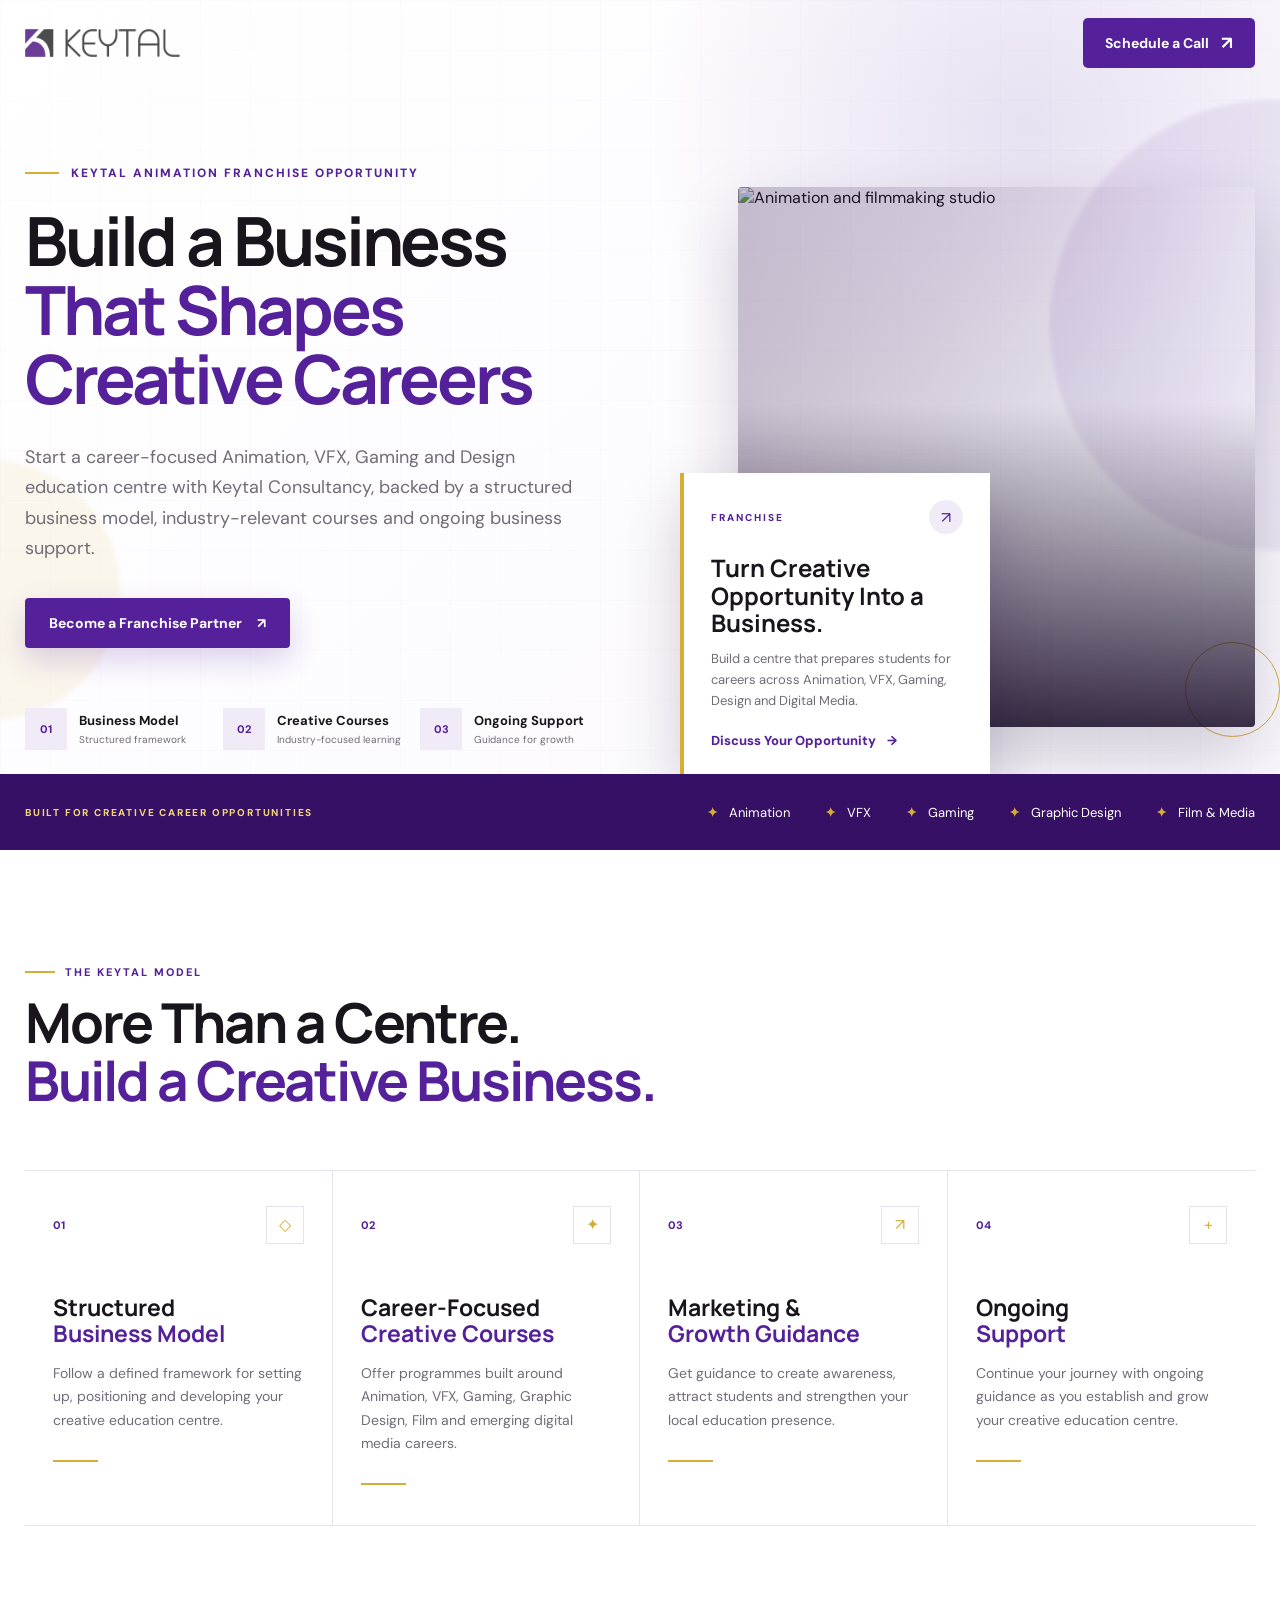
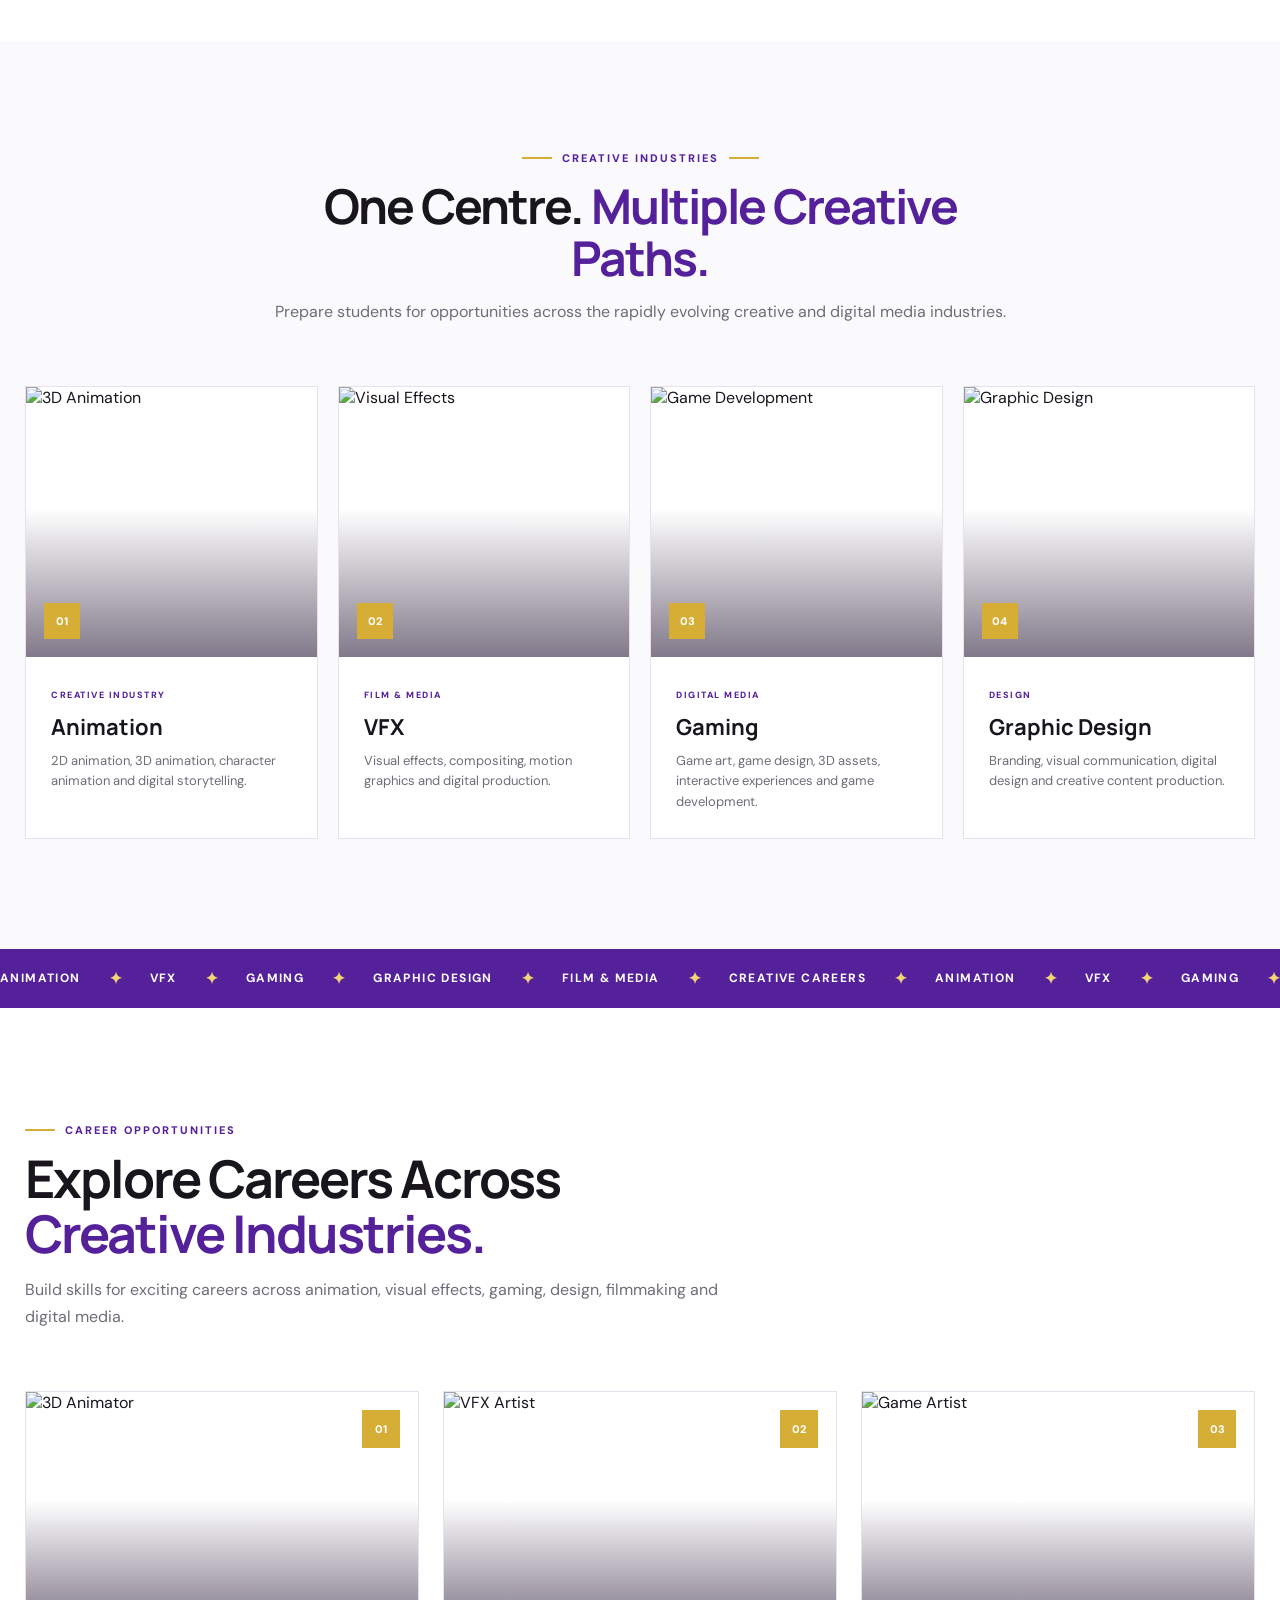
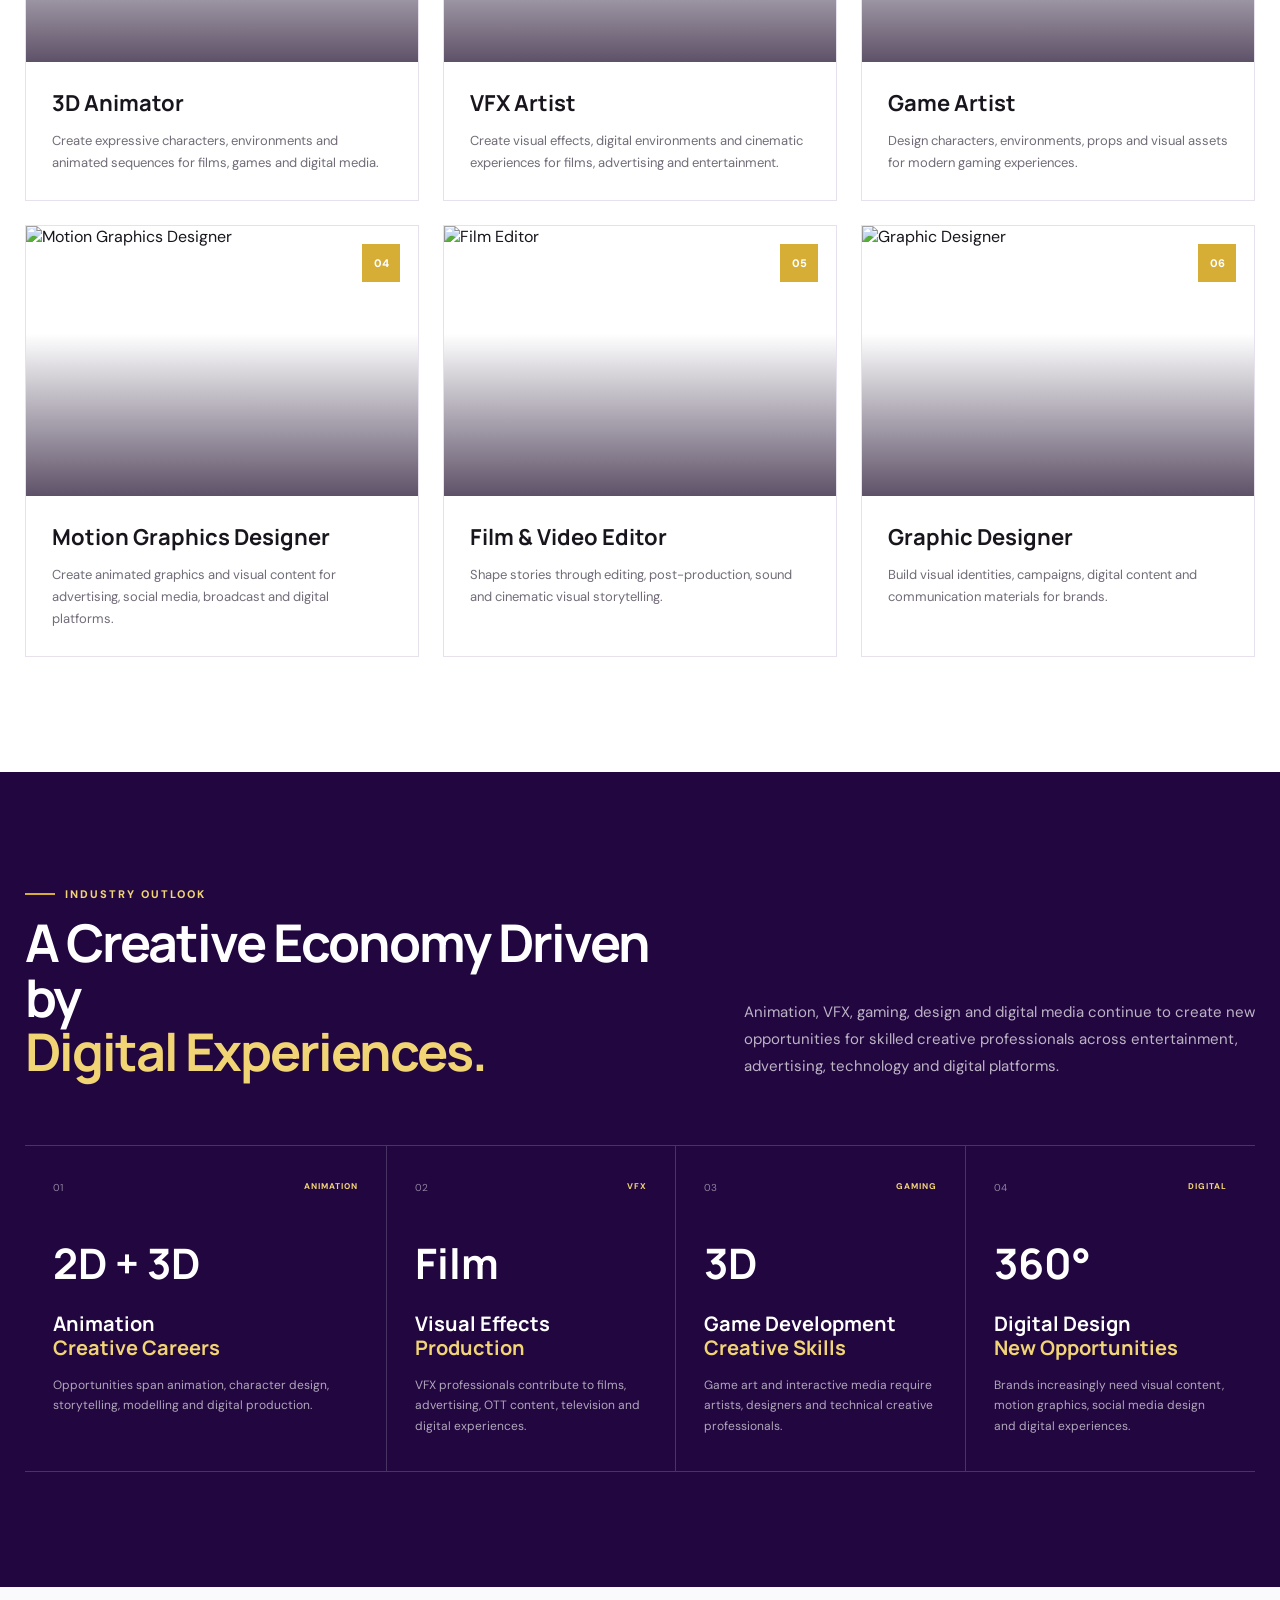
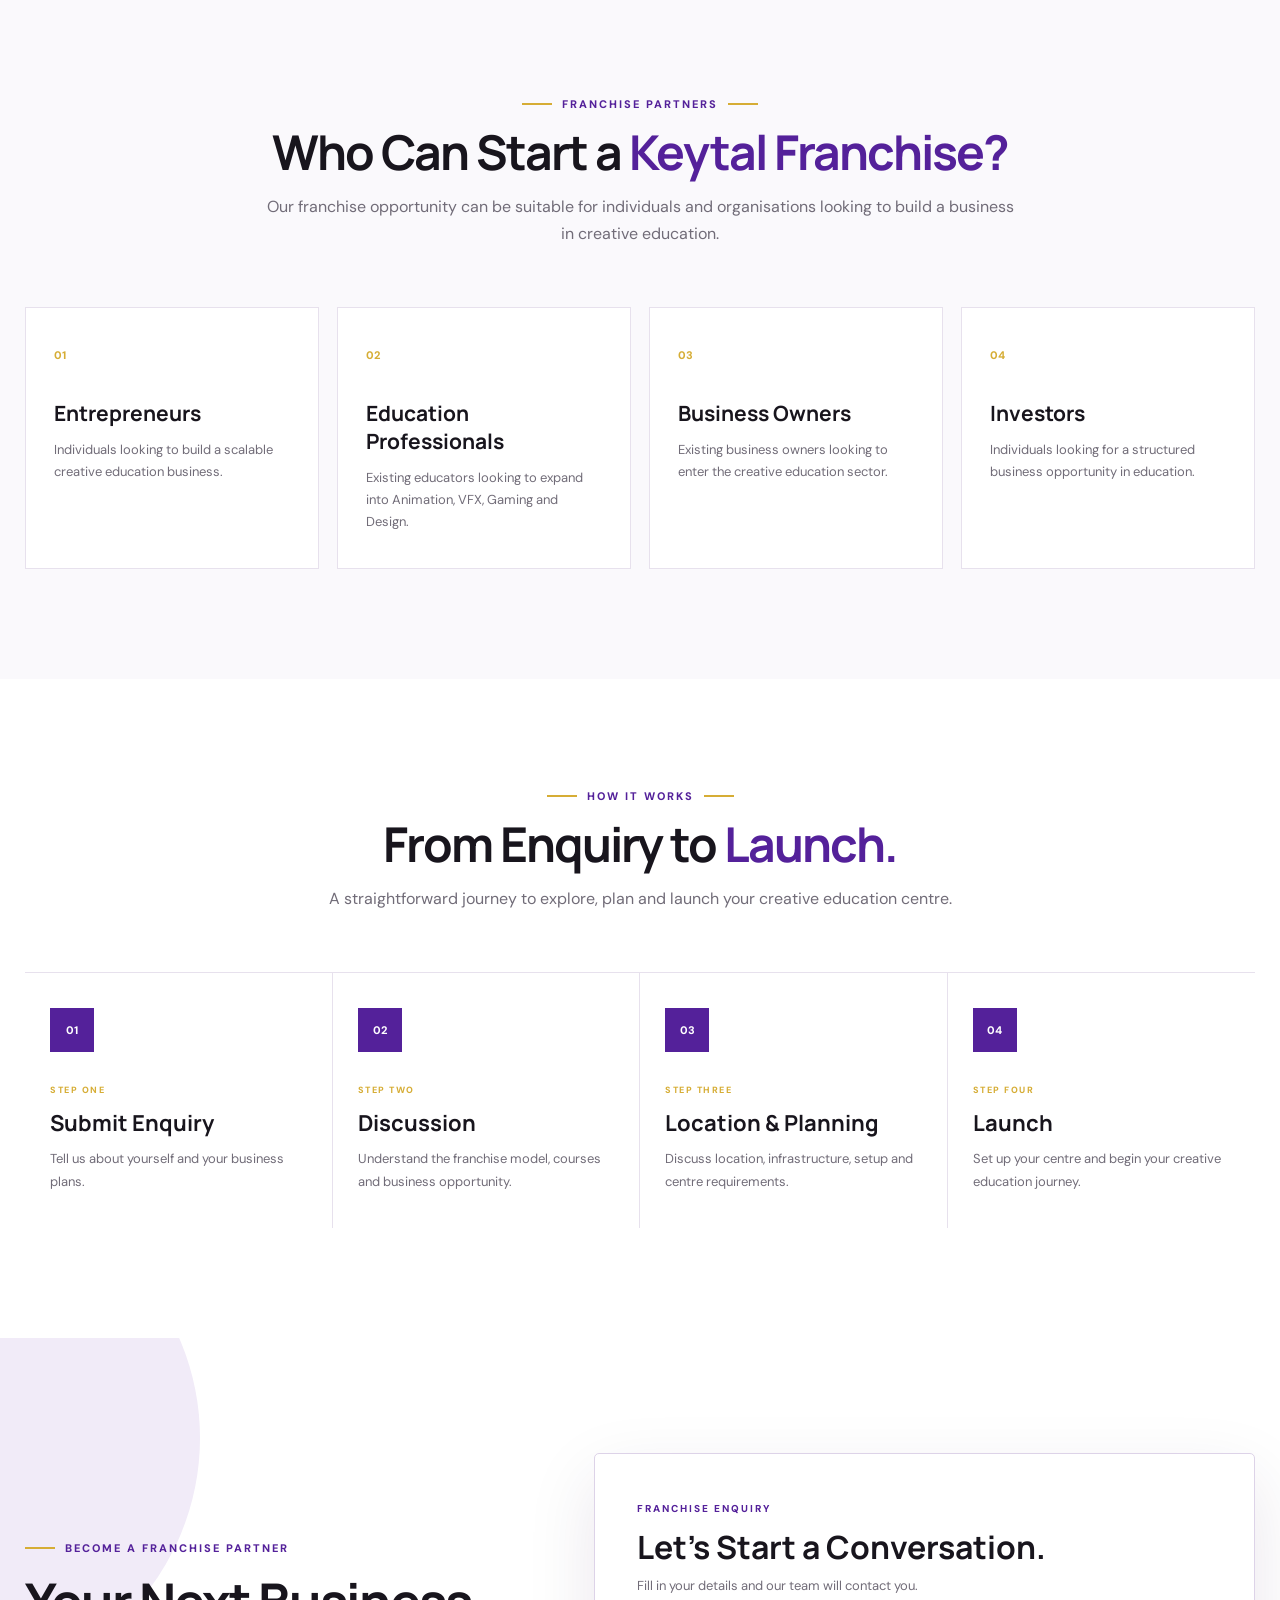
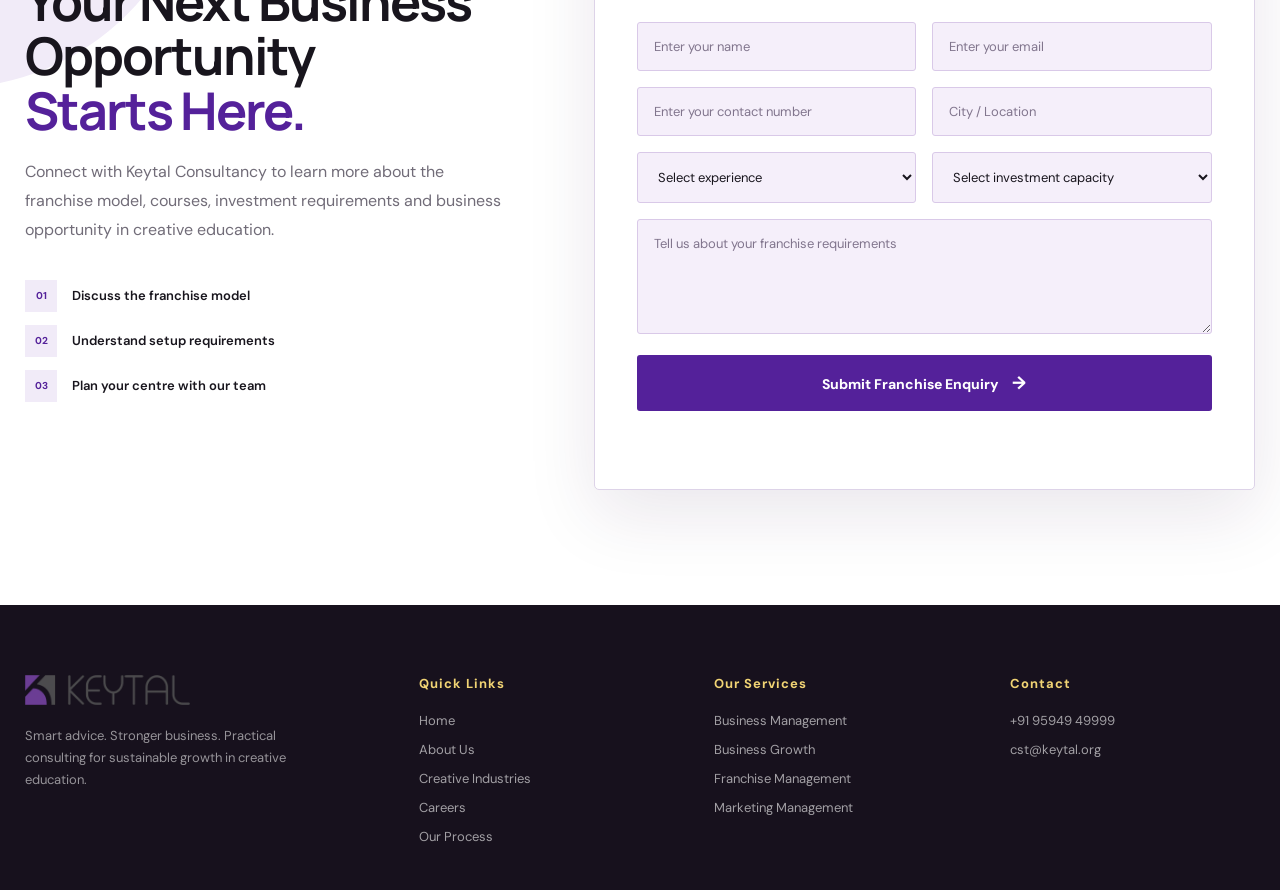
==== commit 733a32e4: "Update animation.html" ====
--- a/animation.html
+++ b/animation.html
@@ -1931,10 +1931,7 @@
                         CREATE • ANIMATE • INSPIRE
                     </span>
 
-                    <strong>
-                        Your Centre.<br>
-                        Your Creative Business.
-                    </strong>
+              
 
                 </div>
 
@@ -3924,4 +3921,4 @@
 
 
 </body>
-</html>+</html>
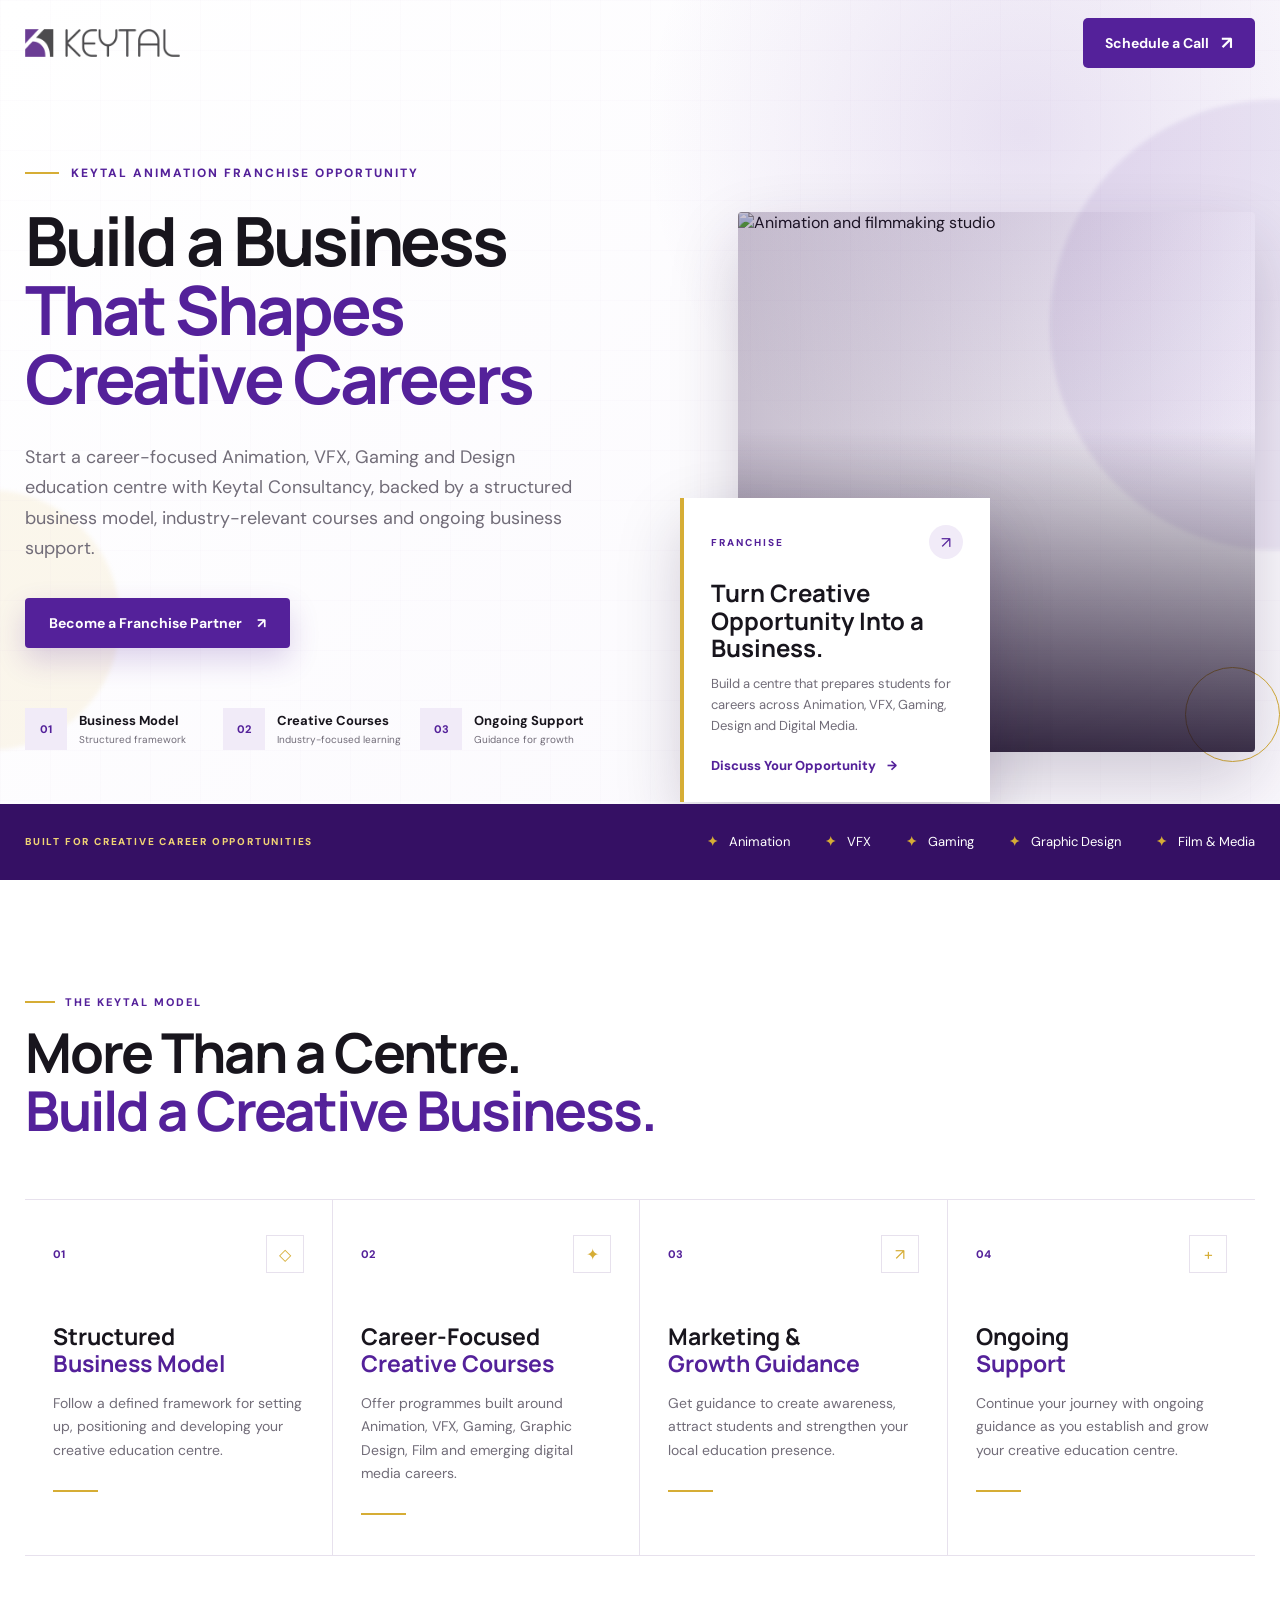
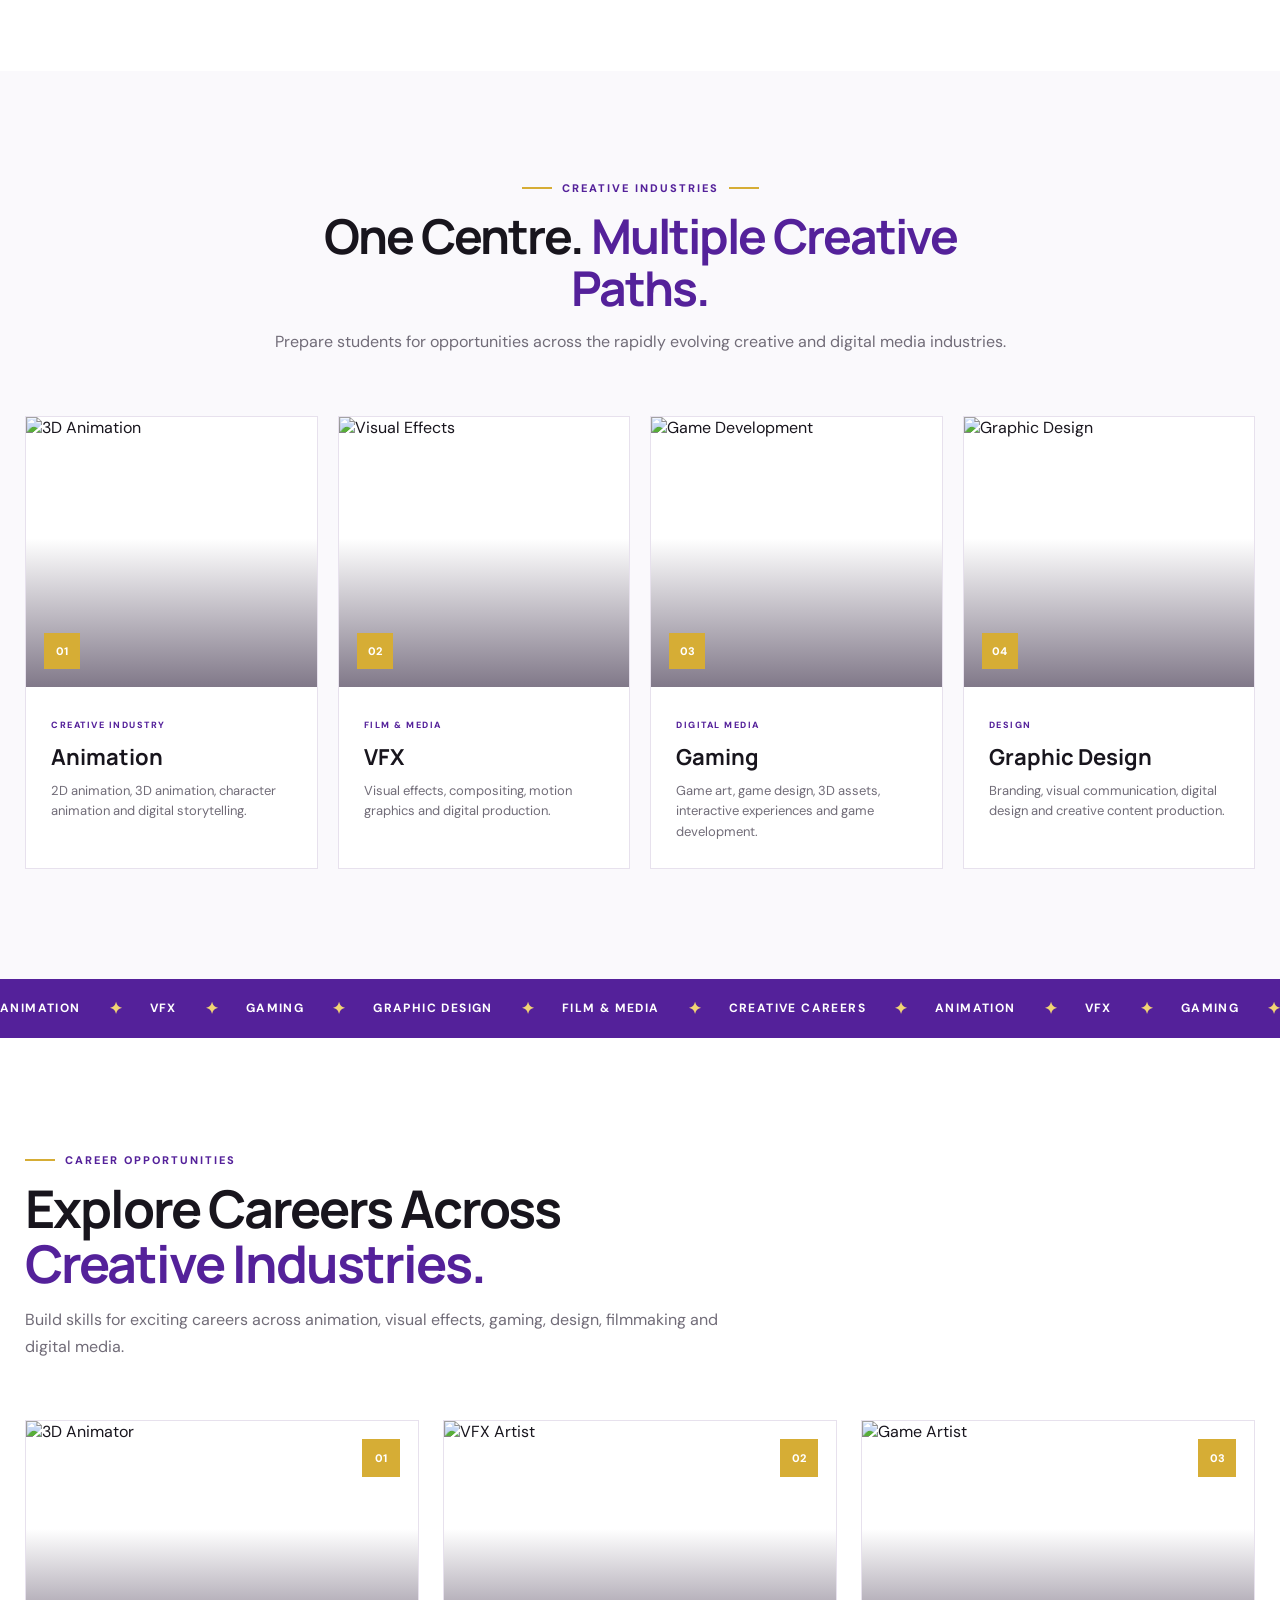
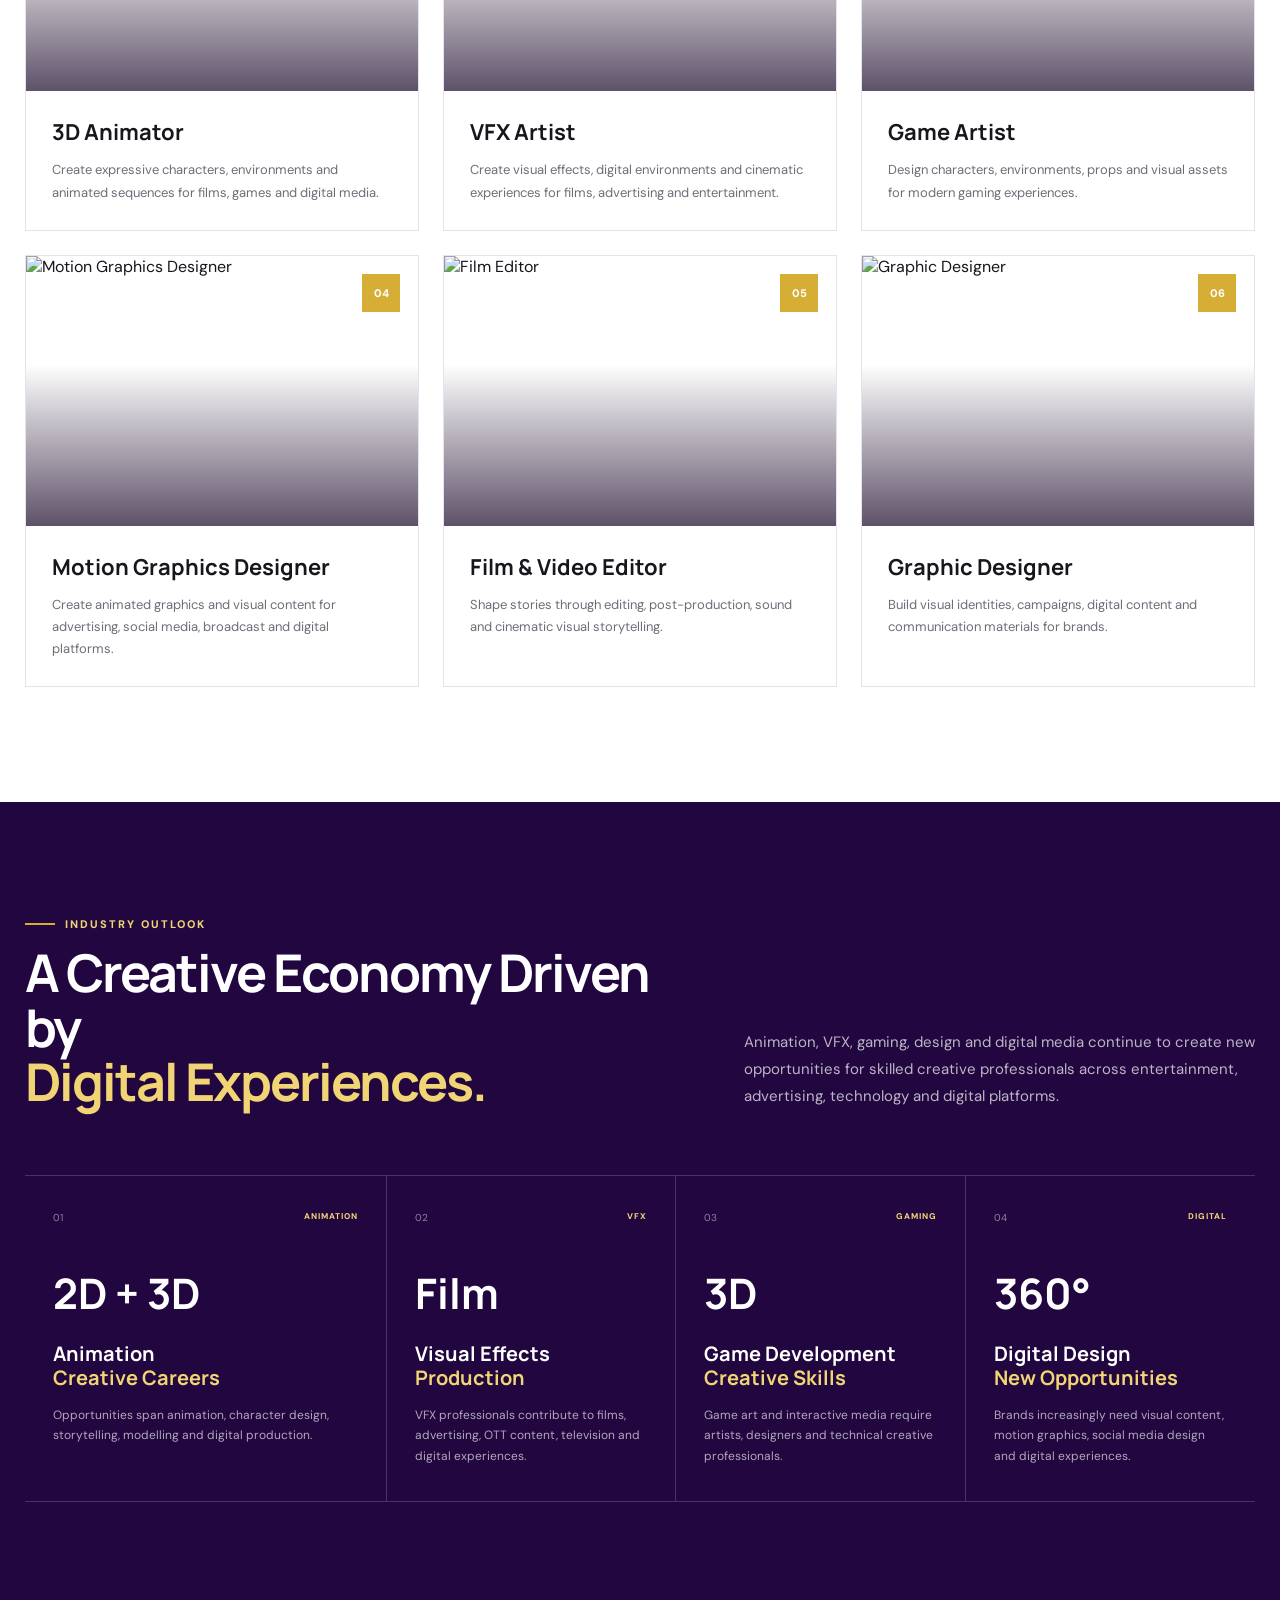
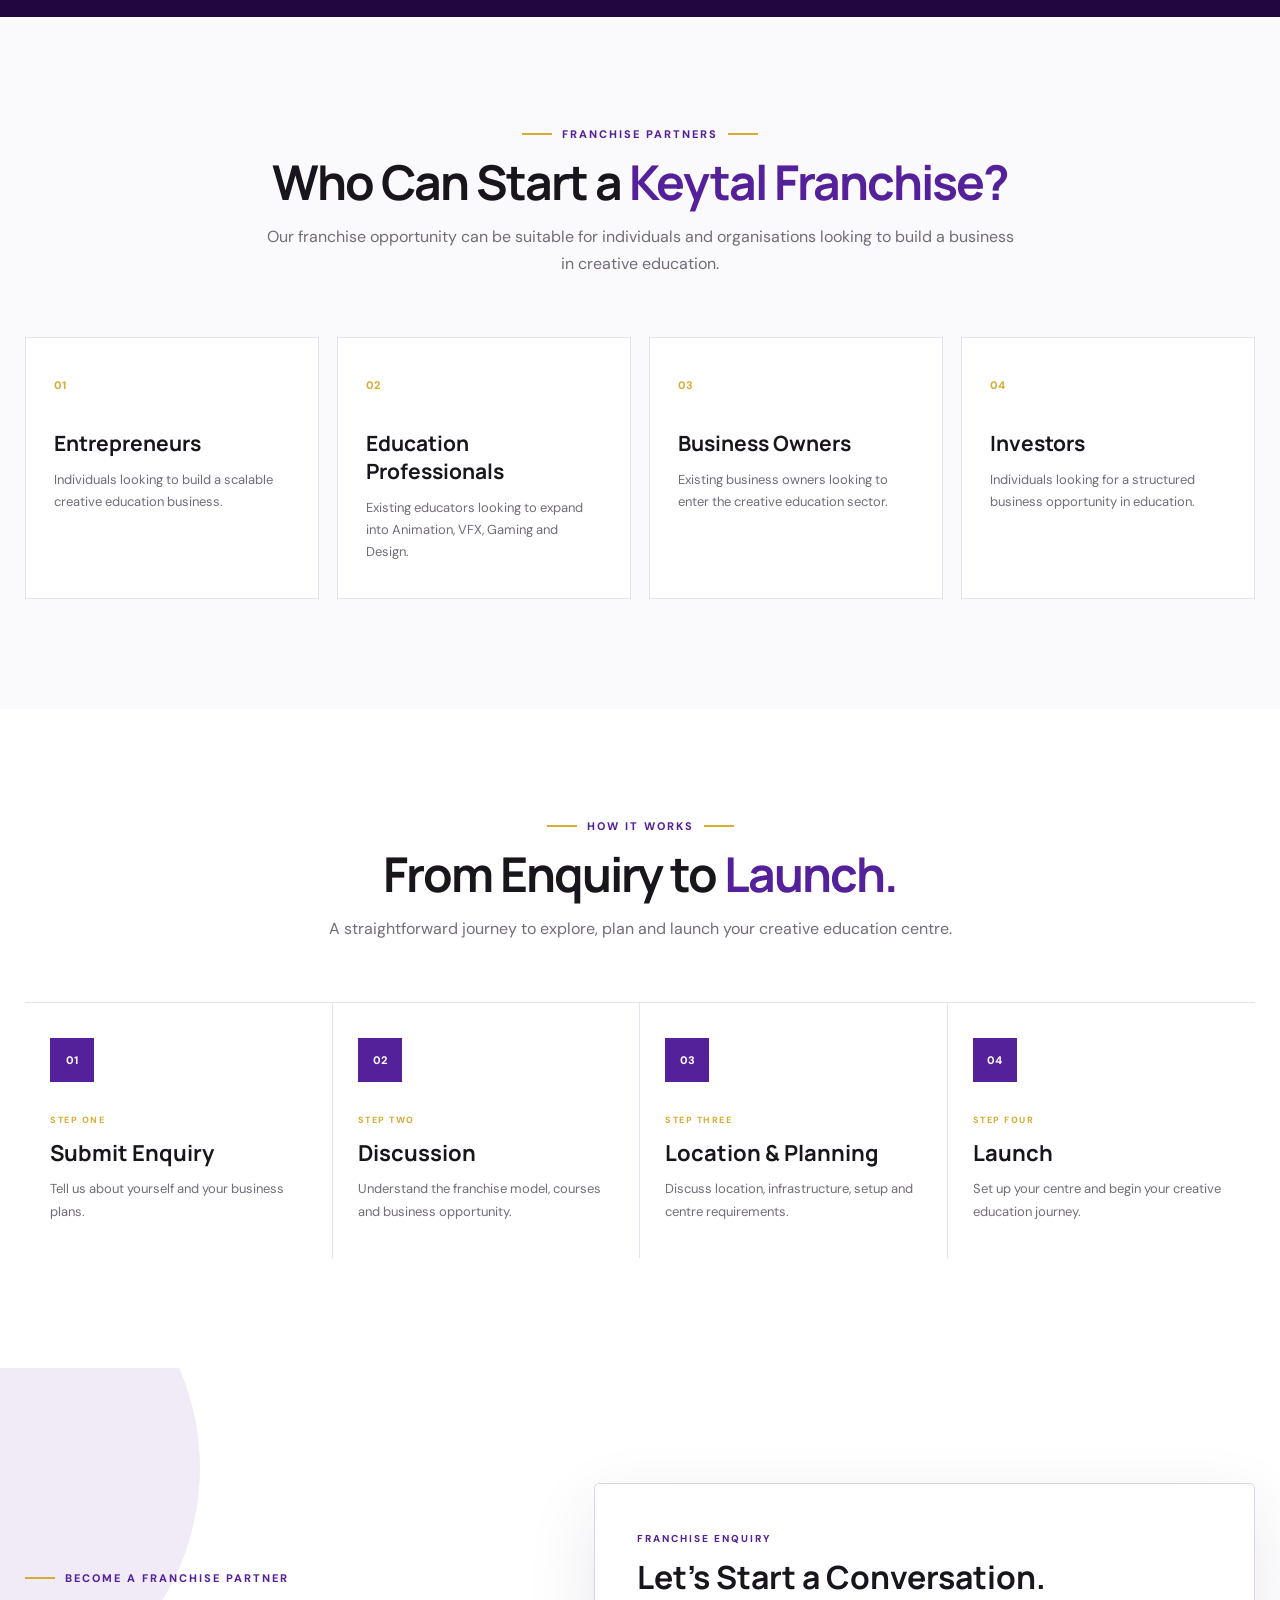
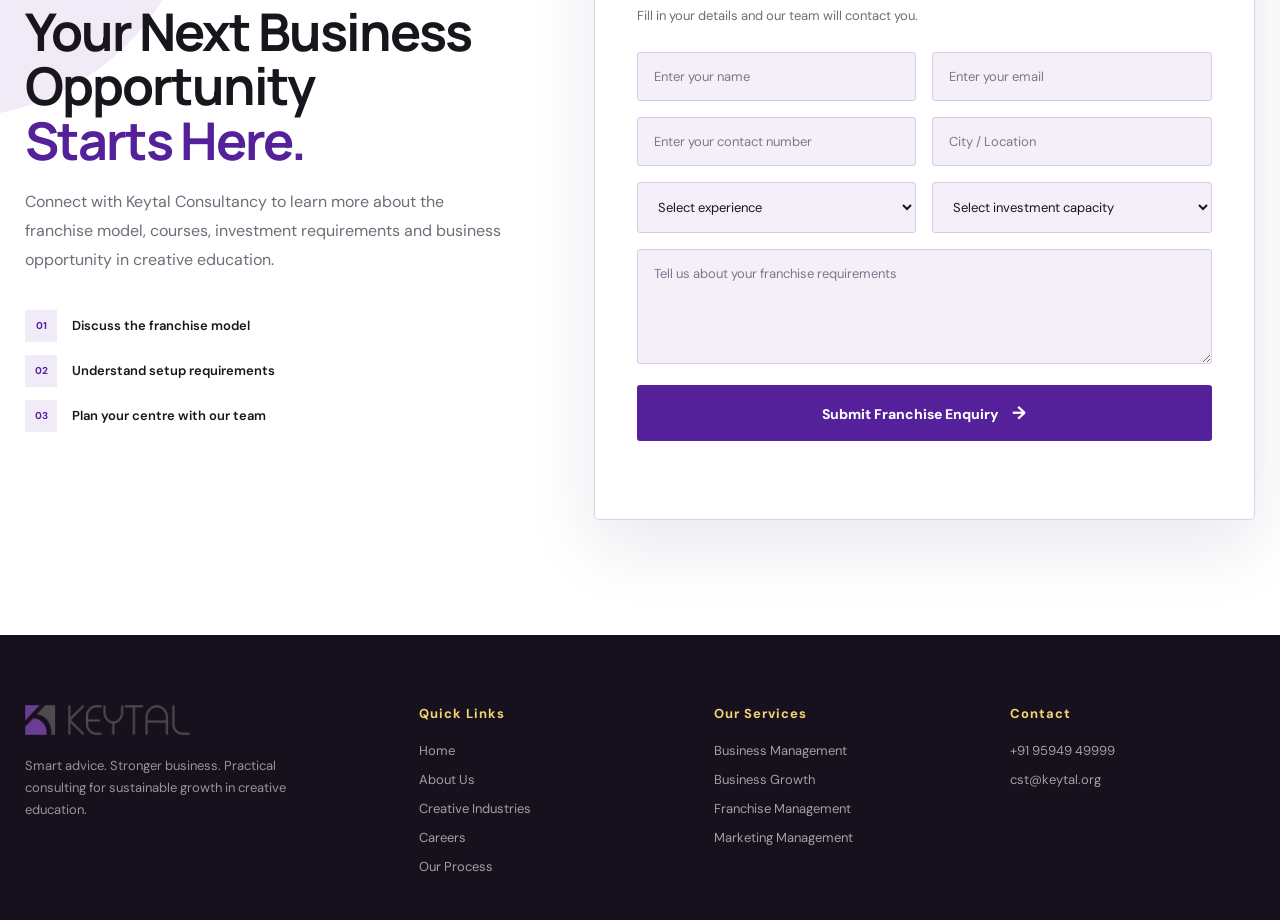
==== commit 0ebd50d0: "Update animation.html" ====
--- a/animation.html
+++ b/animation.html
@@ -314,6 +314,7 @@
     grid-template-columns:repeat(3,1fr);
     gap:18px;
     margin-top:60px;
+    margin-bottom:50px;
     max-width:700px;
 }
 
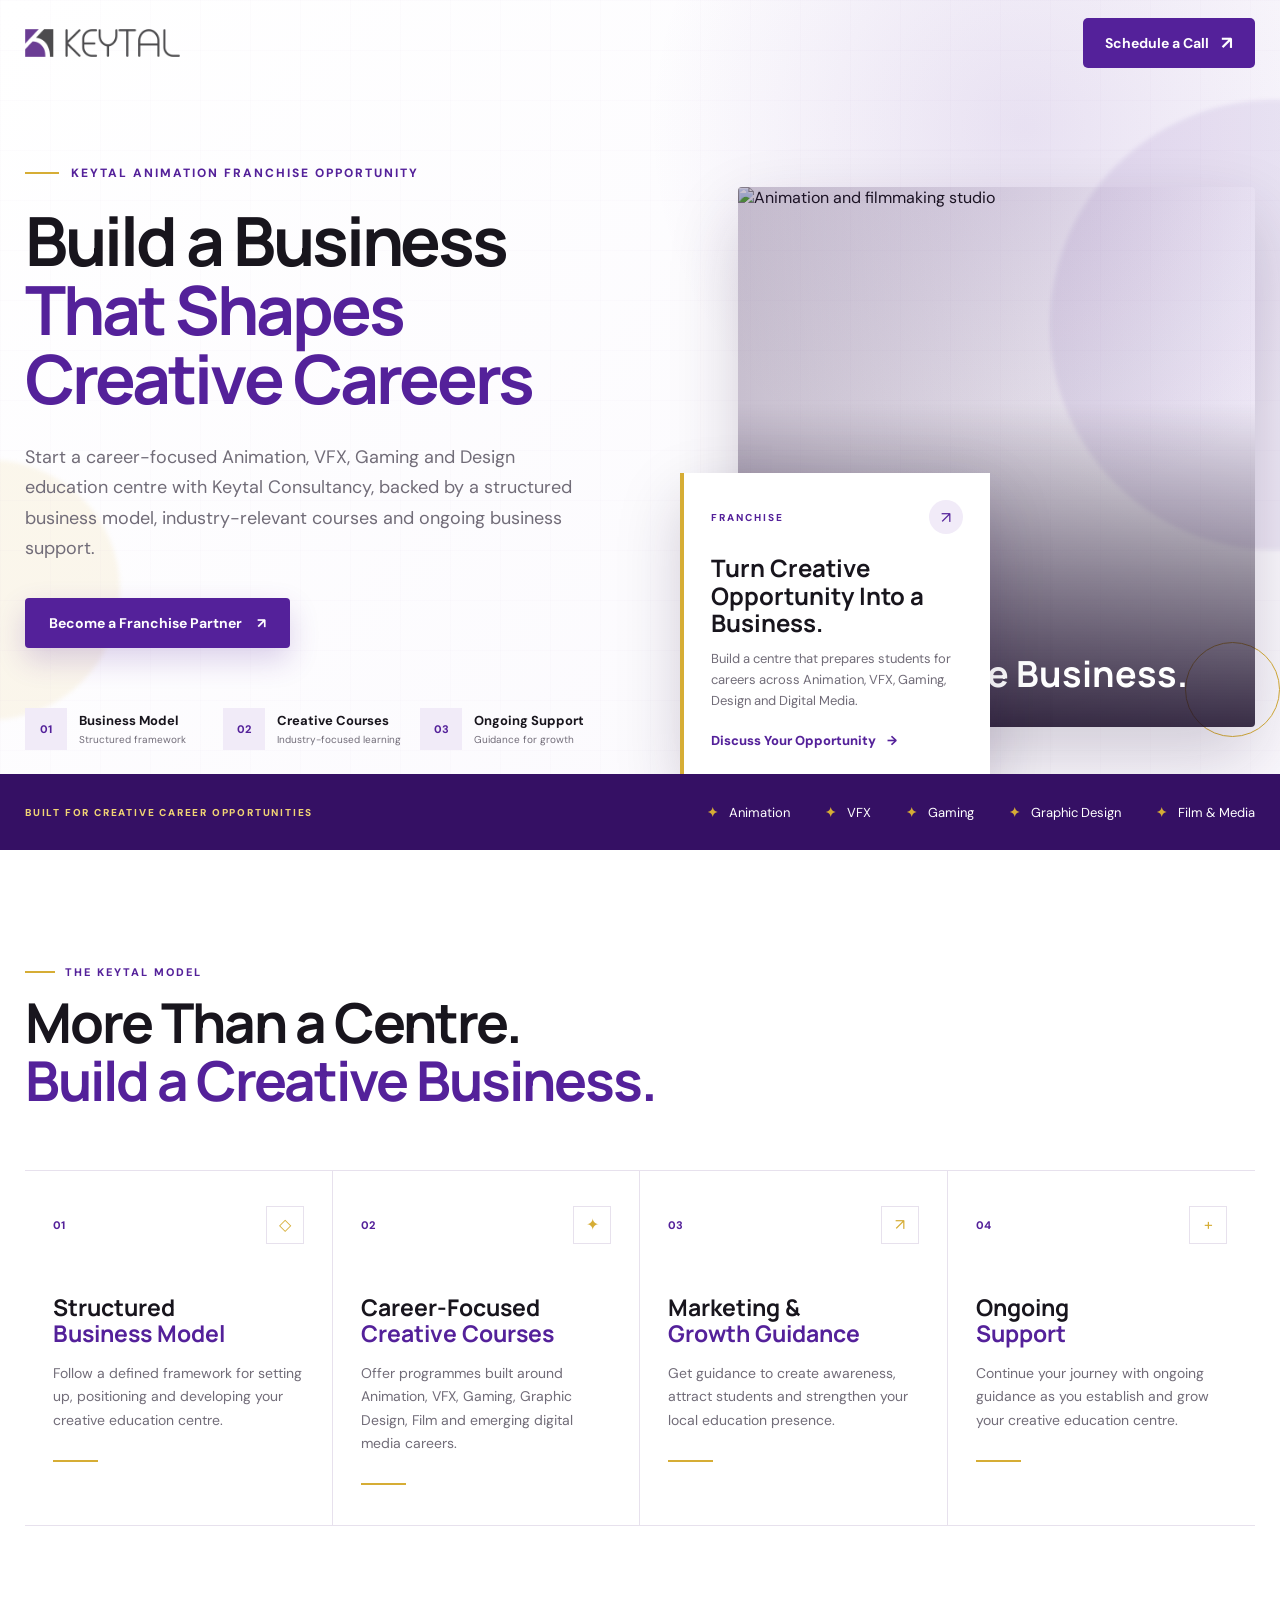
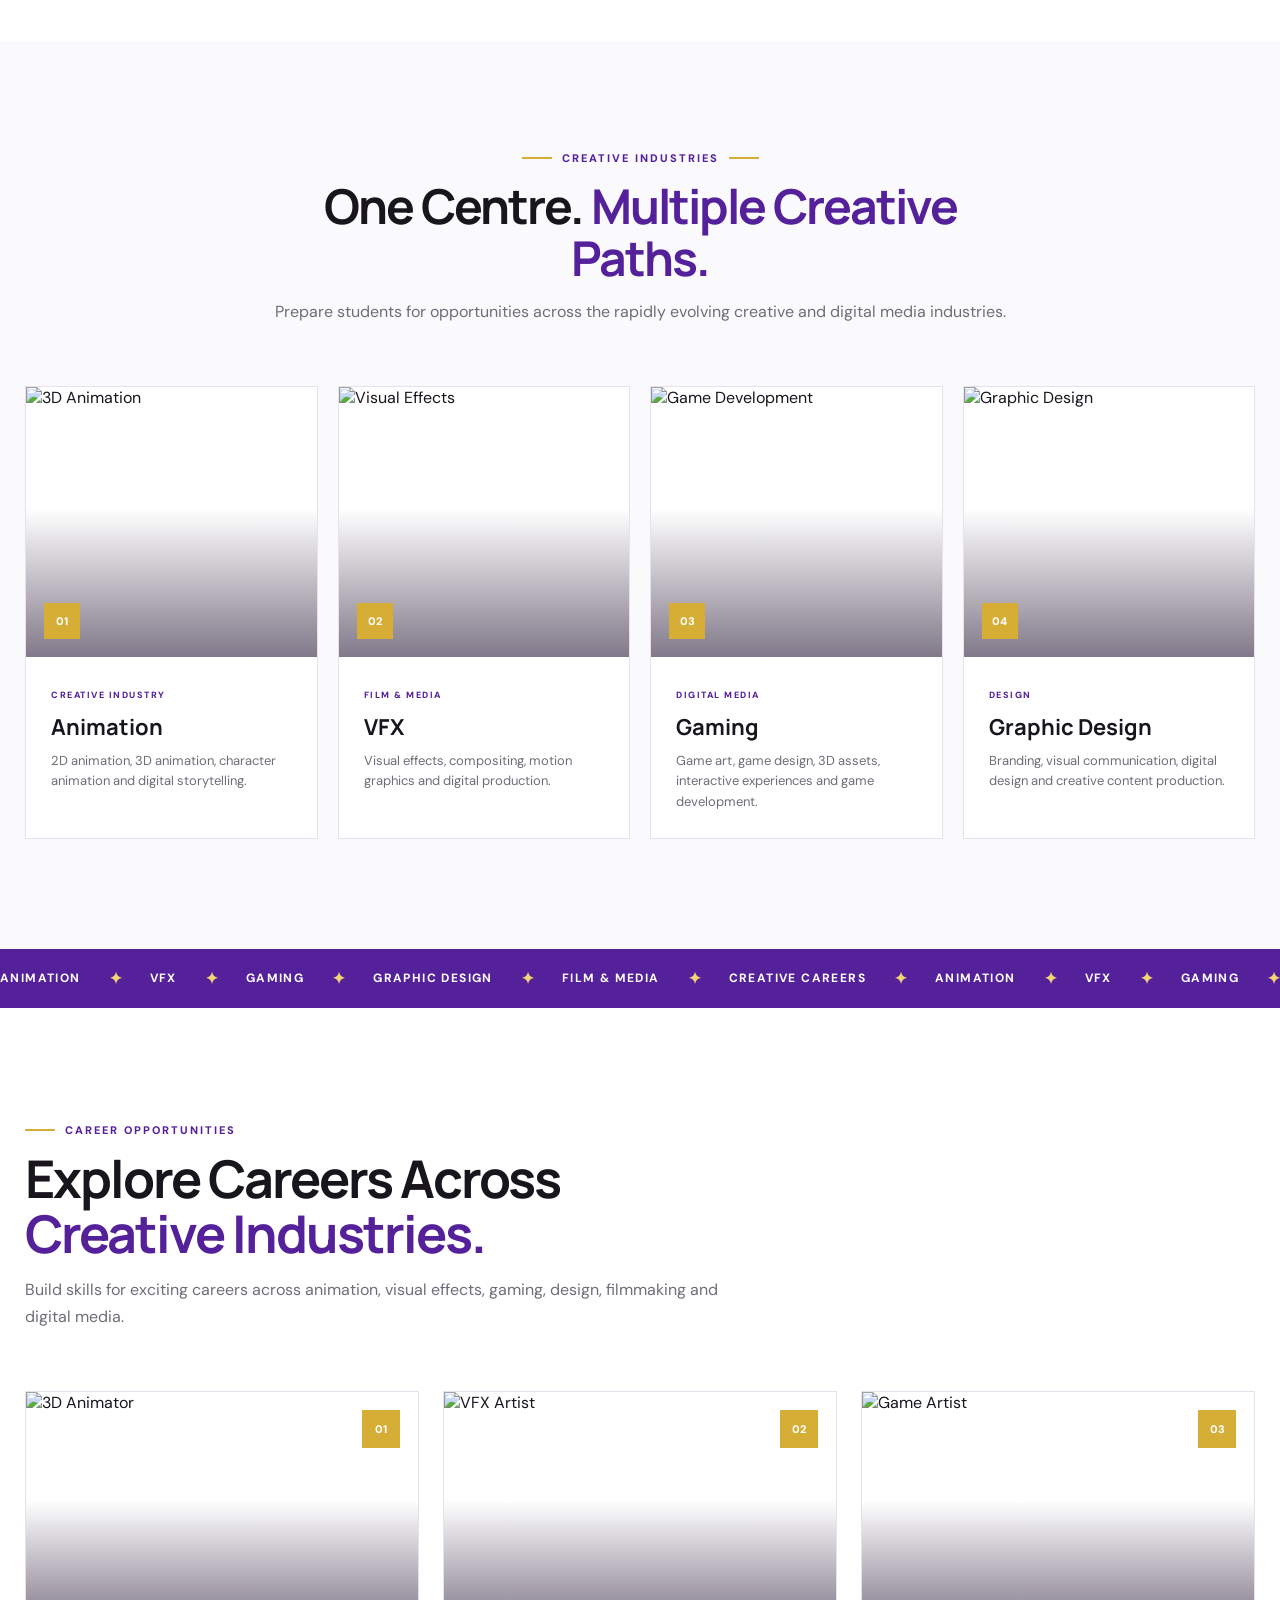
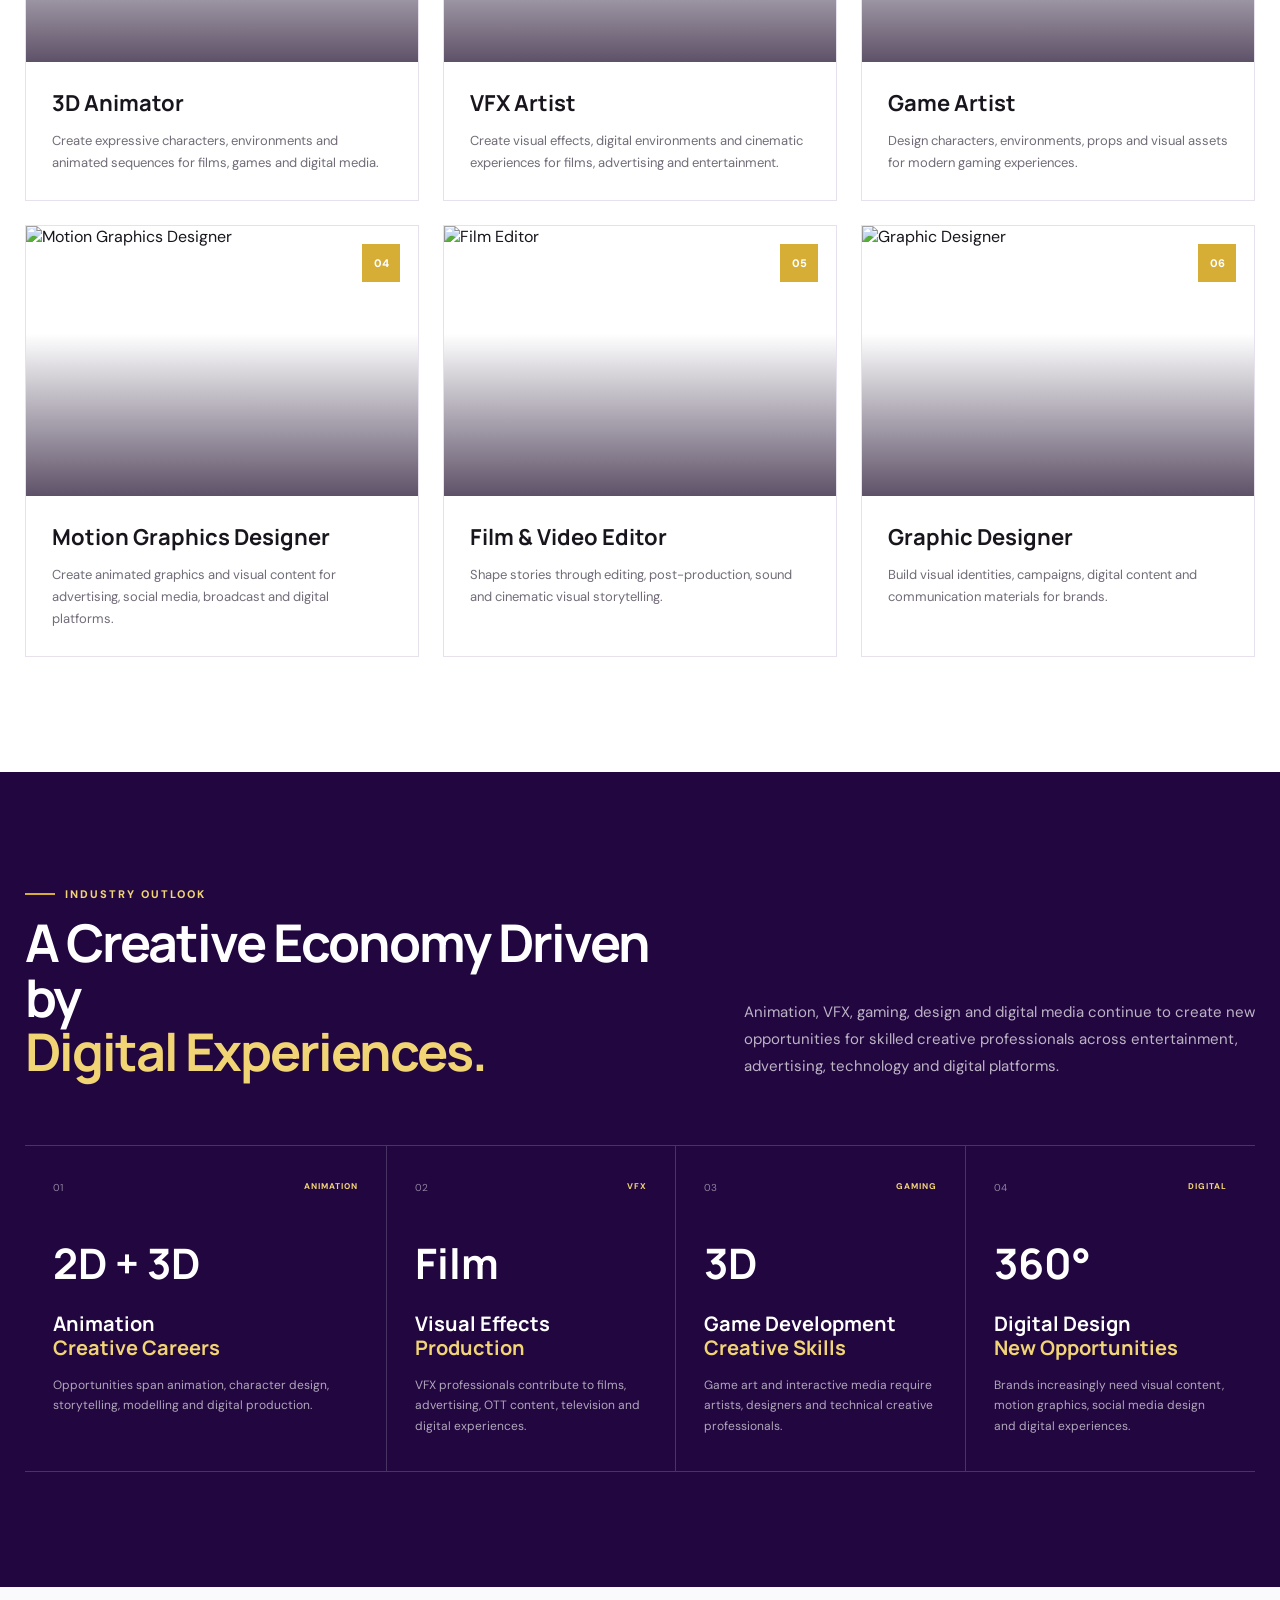
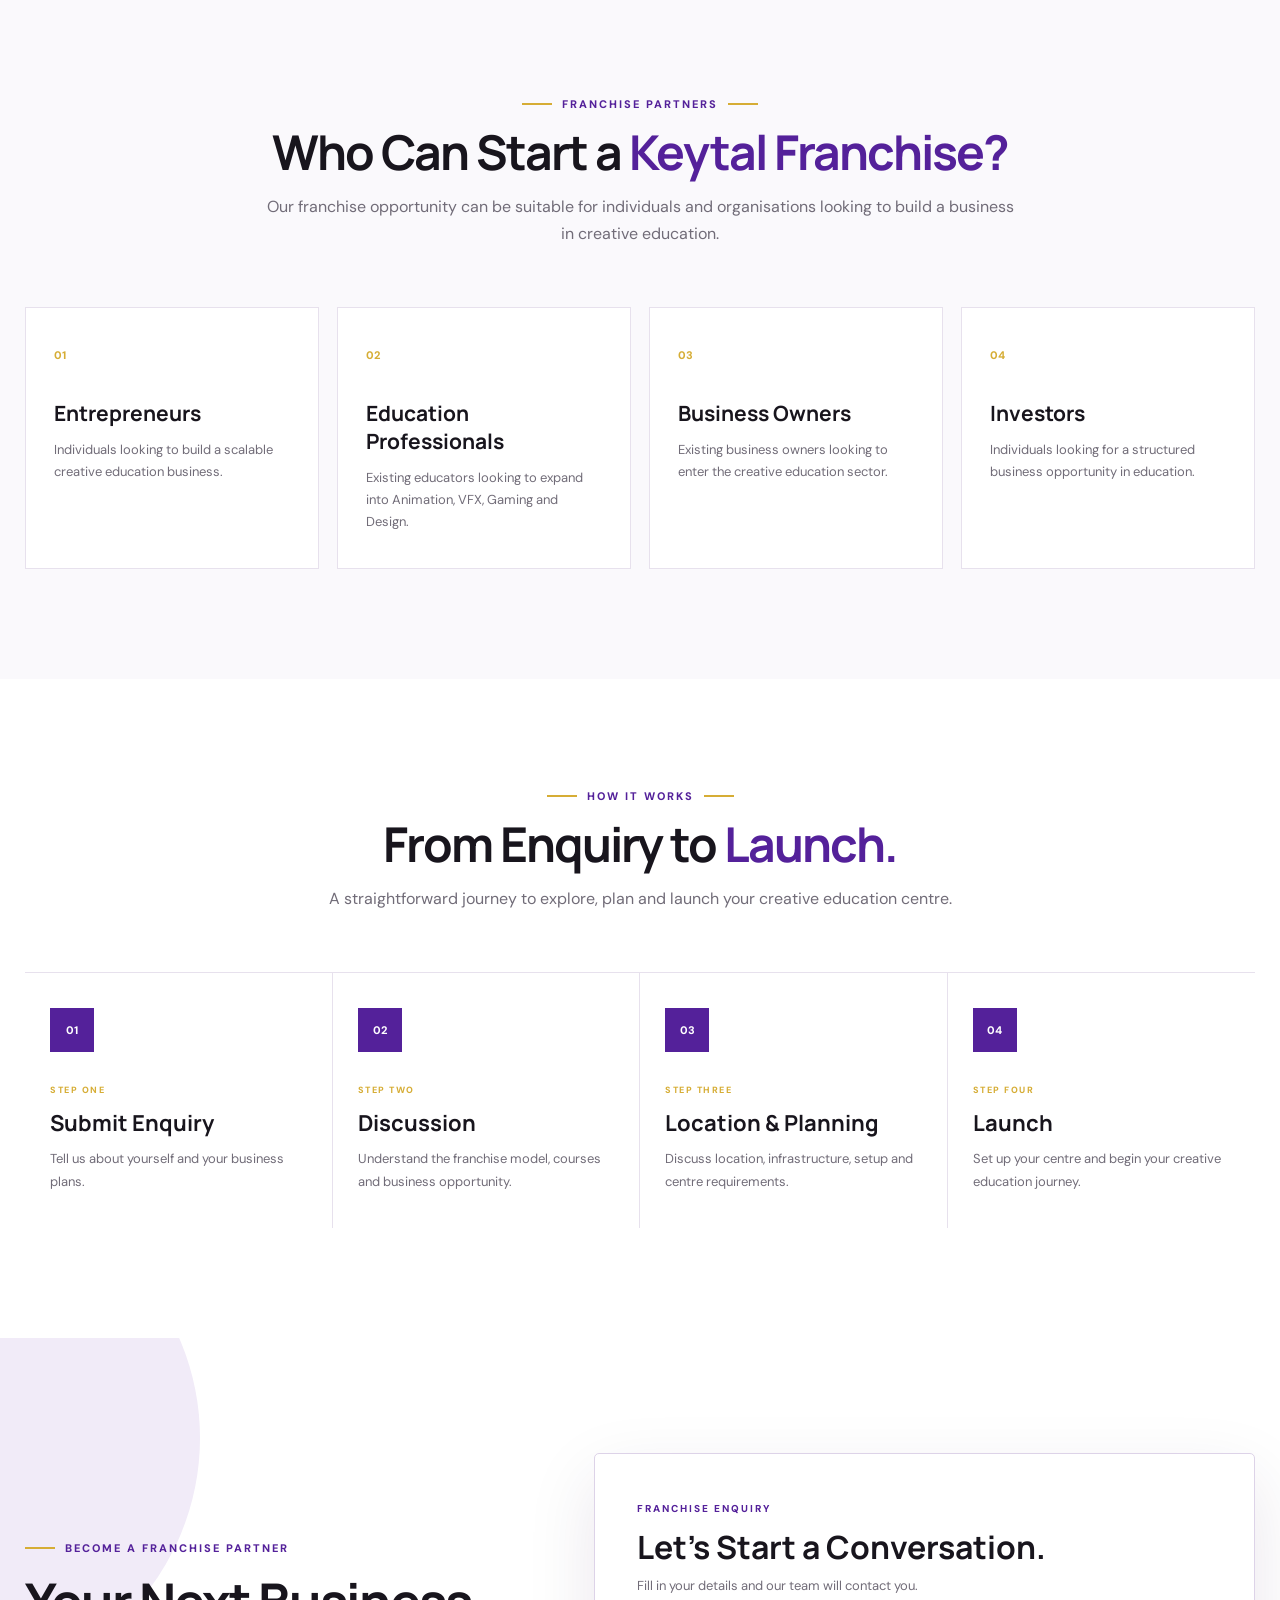
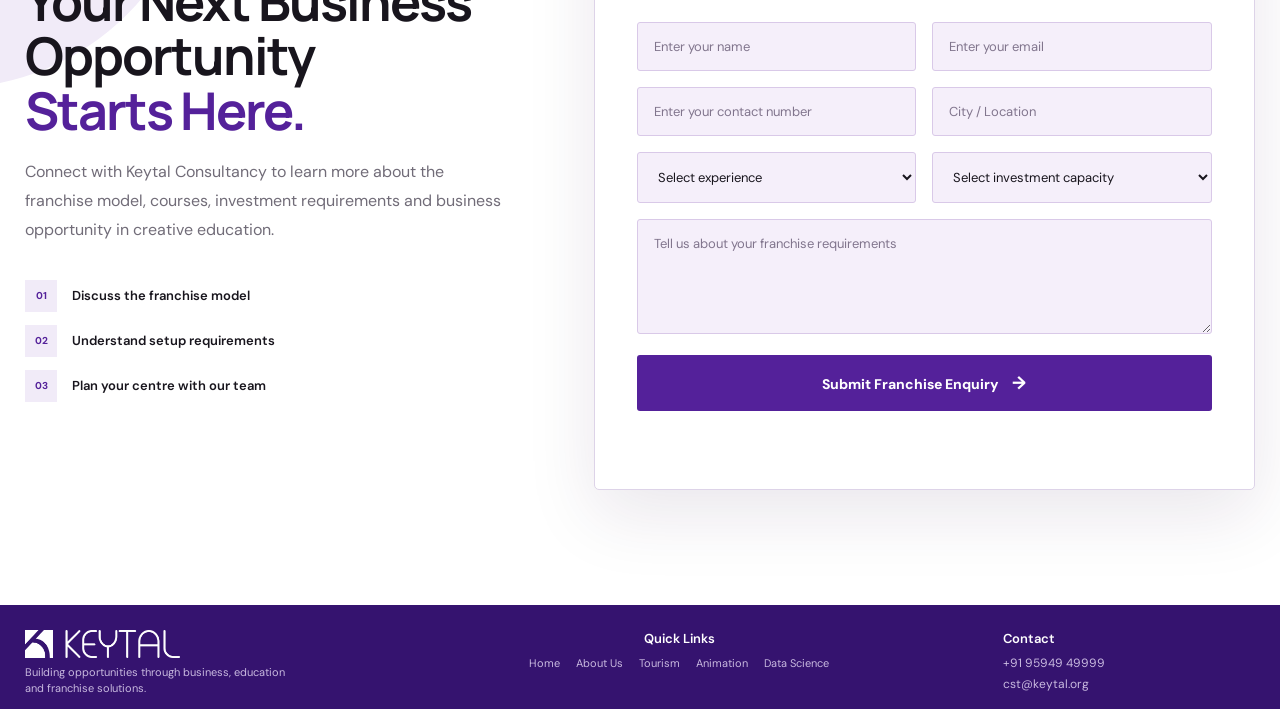
==== commit 83d35279: "Update animation.html" ====
--- a/animation.html
+++ b/animation.html
@@ -314,7 +314,6 @@
     grid-template-columns:repeat(3,1fr);
     gap:18px;
     margin-top:60px;
-    margin-bottom:50px;
     max-width:700px;
 }
 
@@ -1370,53 +1369,324 @@
    FOOTER
 ========================================================= */
 
-.footer{
-    background:var(--dark);
-    color:#fff;
-    padding:70px 0 45px;
-}
-
-.footer-grid{
-    display:grid;
-    grid-template-columns:1.4fr 1fr 1fr 1fr;
-    gap:50px;
-}
-
-.footer-brand img{
-    width:165px;
-    margin-bottom:20px;
-}
-
-.footer-brand p{
-    color:rgba(255,255,255,.55);
-    font-size:13px;
-    line-height:1.7;
-    max-width:300px;
-}
-
-.footer-column{
-    display:flex;
-    flex-direction:column;
-    gap:12px;
-}
-
-.footer-column h4{
-    color:var(--gold-light);
-    font-size:13px;
-    letter-spacing:1px;
-    margin-bottom:8px;
-}
-
-.footer-column a,
-.footer-column p{
-    color:rgba(255,255,255,.6);
-    font-size:13px;
-    transition:.2s;
-}
-
-.footer-column a:hover{
-    color:#fff;
-}
+
+.footer {
+    background: #35136F;
+    color: #ffffff;
+    padding: 25px 0 12px;
+}
+
+
+/* =========================================
+   MAIN FOOTER
+========================================= */
+
+.footer-main {
+    display: grid;
+    grid-template-columns: 1.3fr 2fr 1fr;
+    align-items: center;
+    gap: 40px;
+}
+
+
+/* =========================================
+   BRAND
+========================================= */
+
+.footer-brand {
+    text-align: left;
+}
+
+.footer-logo {
+    display: inline-block;
+    text-decoration: none;
+}
+
+.footer-logo .logo-text {
+    display: flex;
+    align-items: center;
+    gap: 7px;
+}
+
+.footer-logo .logo-text strong {
+    color: #ffffff;
+    font-size: 21px;
+    font-weight: 800;
+    letter-spacing: 1px;
+}
+
+.footer-logo .logo-text span {
+    color: #c5b6d9;
+    font-size: 10px;
+    letter-spacing: 1.5px;
+}
+
+.footer-brand p {
+    max-width: 270px;
+    color: #c8b9df;
+    font-size: 11px;
+    line-height: 1.45;
+    margin: 7px 0 0;
+}
+
+
+/* =========================================
+   QUICK LINKS
+========================================= */
+
+.quick-links {
+    text-align: center;
+}
+
+.quick-links h4 {
+    color: #ffffff;
+    font-size: 13px;
+    font-weight: 600;
+    margin: 0 0 9px;
+}
+
+
+/* Horizontal Quick Links */
+
+.footer-links {
+    display: flex;
+    flex-direction: row;
+    align-items: center;
+    justify-content: center;
+    gap: 16px;
+    flex-wrap: nowrap;
+}
+
+.footer-links a {
+    color: #c8b9df;
+    text-decoration: none;
+    font-size: 11px;
+    white-space: nowrap;
+    transition: var(--transition);
+}
+
+.footer-links a:hover {
+    color: #ffffff;
+}
+
+
+/* =========================================
+   CONTACT
+========================================= */
+
+.footer-contact {
+    text-align: right;
+}
+
+.footer-contact h4 {
+    color: #ffffff;
+    font-size: 13px;
+    font-weight: 600;
+    margin: 0 0 8px;
+}
+
+.footer-contact a {
+    color: #c8b9df;
+    text-decoration: none;
+    font-size: 12px;
+    white-space: nowrap;
+    transition: var(--transition);
+}
+
+.footer-contact a:hover {
+    color: #ffffff;
+}
+
+
+/* =========================================
+   FOOTER BOTTOM
+========================================= */
+
+.footer-bottom {
+    border-top: 1px solid rgba(255, 255, 255, 0.12);
+
+    margin-top: 20px;
+    padding-top: 9px;
+
+    display: flex;
+    align-items: center;
+    justify-content: space-between;
+
+    color: #a99abb;
+    font-size: 10px;
+}
+
+.footer-bottom div {
+    display: flex;
+    align-items: center;
+    gap: 18px;
+}
+
+
+/* =========================================
+   TABLET
+========================================= */
+
+@media (max-width: 1000px) {
+
+    .footer-main {
+        grid-template-columns: 1.1fr 1.8fr 0.9fr;
+        gap: 25px;
+    }
+
+    .footer-links {
+        gap: 11px;
+    }
+
+    .footer-links a {
+        font-size: 10px;
+    }
+
+}
+
+
+/* =========================================
+   TABLET / SMALL LAPTOP
+========================================= */
+
+@media (max-width: 800px) {
+
+    .footer-main {
+        grid-template-columns: 1fr;
+        gap: 20px;
+    }
+
+    .footer-brand {
+        text-align: center;
+    }
+
+    .footer-brand p {
+        margin-left: auto;
+        margin-right: auto;
+    }
+
+    .quick-links {
+        text-align: center;
+    }
+
+    .footer-links {
+        justify-content: center;
+        flex-wrap: wrap;
+    }
+
+    .footer-contact {
+        text-align: center;
+    }
+
+}
+
+
+/* =========================================
+   MOBILE
+========================================= */
+
+@media (max-width: 600px) {
+
+    .footer {
+        padding: 22px 0 10px;
+    }
+
+    .footer-main {
+        gap: 18px;
+    }
+
+    .footer-logo .logo-text strong {
+        font-size: 19px;
+    }
+
+    .footer-logo .logo-text span {
+        font-size: 9px;
+    }
+
+    .footer-brand p {
+        font-size: 11px;
+        margin-top: 6px;
+    }
+
+    .quick-links h4,
+    .footer-contact h4 {
+        font-size: 12px;
+        margin-bottom: 7px;
+    }
+
+    .footer-links {
+        gap: 8px 14px;
+        flex-wrap: wrap;
+    }
+
+    .footer-links a,
+    .footer-contact a {
+        font-size: 11px;
+    }
+
+    .footer-bottom {
+        margin-top: 17px;
+        padding-top: 8px;
+
+        flex-direction: column;
+        gap: 7px;
+
+        text-align: center;
+    }
+
+    .footer-bottom div {
+        justify-content: center;
+        flex-wrap: wrap;
+        gap: 10px;
+    }
+
+}
+
+
+/* =========================================
+   VERY SMALL MOBILE
+========================================= */
+
+@media (max-width: 400px) {
+
+    .footer-links {
+        gap: 7px 12px;
+    }
+
+    .footer-links a {
+        font-size: 10px;
+    }
+
+    .footer-bottom {
+        font-size: 9px;
+    }
+
+}
+.footer-main {
+    display: grid;
+    grid-template-columns: 1.3fr 2.2fr 1fr;
+    align-items: start;
+    gap: 25px;
+}
+
+.quick-links {
+    text-align: center;
+}
+
+.footer-contact {
+    text-align: left;
+    padding-left: 10px;
+}
+
+.footer-contact h4 {
+    margin: 0 0 8px;
+}
+
+.footer-contact a {
+    display: block;
+    margin-bottom: 5px;
+}
+    
 
 
 /* =========================================================
@@ -1932,7 +2202,10 @@
                         CREATE • ANIMATE • INSPIRE
                     </span>
 
-              
+                    <strong>
+                        Your Centre.<br>
+                        Your Creative Business.
+                    </strong>
 
                 </div>
 
@@ -3606,113 +3879,65 @@
 
 <footer class="footer">
 
-    <div class="container footer-grid">
-
-
+    <div class="container footer-main">
+
+        <!-- BRAND -->
         <div class="footer-brand">
 
-            <a href="index.html" class="logo">
-
-                <img
-                    src="images/keytal-logo.webp"
-                    alt="Keytal Consultancy">
-
-            </a>
-
+             <a href="index.html" class="logo">
+
+            <img
+                src="images/Logo Footer.webp"
+                alt="Keytal Consultancy">
+
+        </a>
 
             <p>
-
-                Smart advice. Stronger business.
-                Practical consulting for sustainable
-                growth in creative education.
-
+                Building opportunities through business,
+                education and franchise solutions.
             </p>
 
         </div>
 
 
-
-        <div class="footer-column">
-
-            <h4>
-                Quick Links
-            </h4>
-
-            <a href="#home">
-                Home
-            </a>
-
-            <a href="#about">
-                About Us
-            </a>
-
-            <a href="#sectors">
-                Creative Industries
-            </a>
-
-            <a href="#career-opportunities">
-                Careers
-            </a>
-
-            <a href="#process">
-                Our Process
-            </a>
+        <!-- QUICK LINKS -->
+        <div class="footer-column quick-links">
+
+            <h4>Quick Links</h4>
+
+            <div class="footer-links">
+
+                <a href="#home">Home</a>
+                <a href="#about">About Us</a>
+                <a href="franchise.html">Tourism</a>
+                <a href="animation.html">Animation</a>
+                <a href="datascience.html">Data Science</a>
+
+            </div>
 
         </div>
 
 
-
-        <div class="footer-column">
-
-            <h4>
-                Our Services
-            </h4>
-
-            <a href="#about">
-                Business Management
-            </a>
-
-            <a href="#about">
-                Business Growth
-            </a>
-
-            <a href="#about">
-                Franchise Management
-            </a>
-
-            <a href="#about">
-                Marketing Management
-            </a>
-
-        </div>
-
-
-
-        <div class="footer-column">
-
-            <h4>
-                Contact
-            </h4>
-
-
-            <p>
-                <a href="tel:+919594949999">
-                    +91 95949 49999
-                </a>
-            </p>
-
-
-            <p>
-                cst@keytal.org
-            </p>
-
-        </div>
-
+        <!-- CONTACT -->
+       <div class="footer-column footer-contact">
+
+    <h4>Contact</h4>
+
+    <a href="tel:+919594949999">
+        +91 95949 49999
+    </a>
+
+    <a href="mailto:cst@keytal.org">
+        cst@keytal.org
+    </a>
+
+</div>
 
     </div>
 
+
+
 </footer>
-
 
 
 <!-- =========================================================
